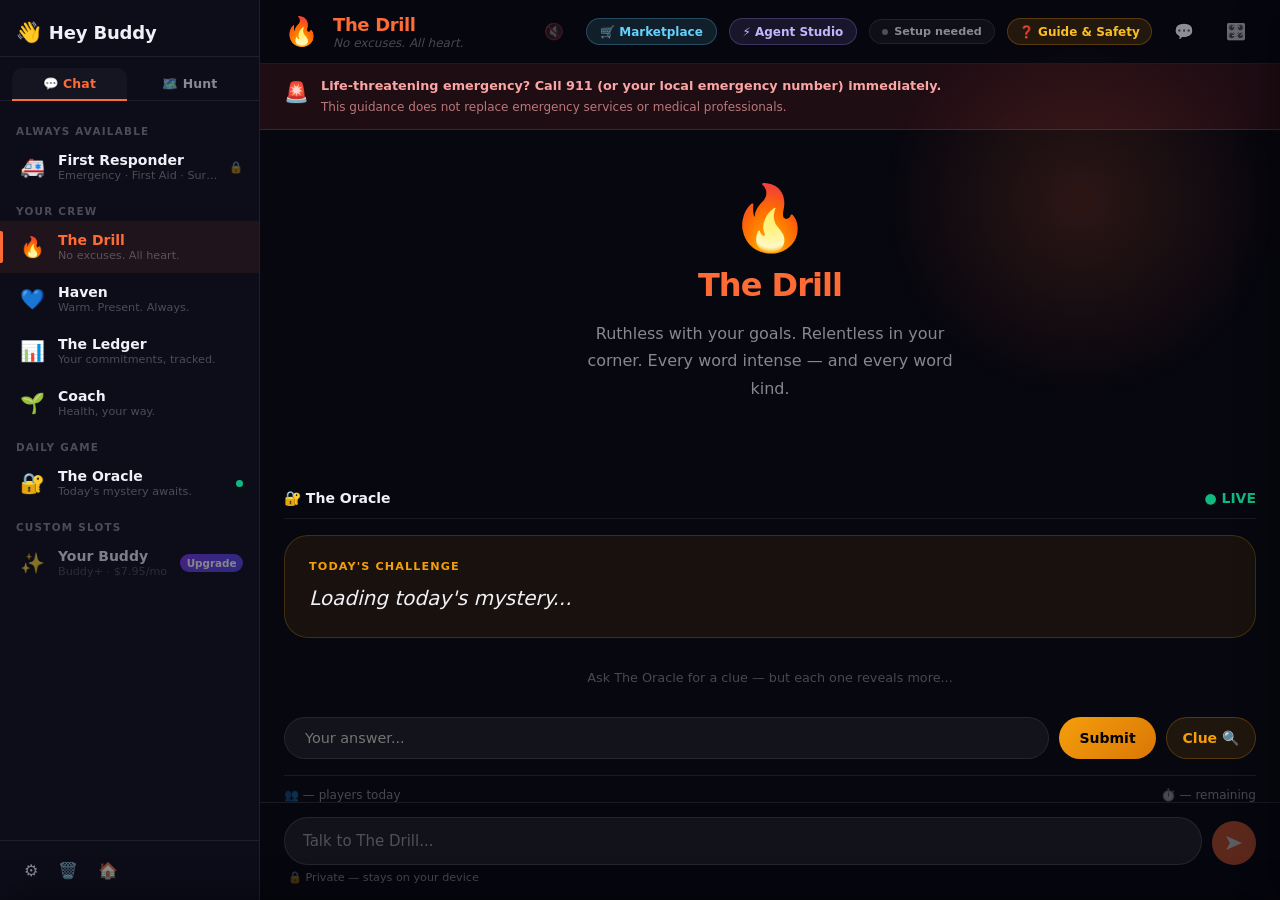
==== app/index.html @ fc433bd5 "Add Access ID Tester Bypass for instant passwordless onboarding" ====
<!DOCTYPE html>
<html lang="en">
<head>
  <meta charset="UTF-8">
  <meta name="viewport" content="width=device-width, initial-scale=1.0">
  <meta name="description" content="Hey Buddy — Talk to your crew. Private, local, always in your corner.">
  <meta http-equiv="Content-Security-Policy"
        content="default-src 'self';
                 style-src 'self' https://fonts.googleapis.com 'unsafe-inline';
                 font-src https://fonts.gstatic.com;
                 script-src 'self';
                 connect-src https://api.openai.com https://api.anthropic.com https://generativelanguage.googleapis.com https://openrouter.ai https://nexus-relay.hey-buddy.local https://nexus-cloud-runner.hey-buddy.local;
                 img-src 'self' data: https://tile.openstreetmap.org;
                 frame-src https://www.openstreetmap.org;">
  <title>Hey Buddy</title>
  <!-- PWA -->
  <link rel="manifest" href="manifest.json" />
  <meta name="theme-color" content="#0f1220" />
  <link rel="apple-touch-icon" href="icons/apple-touch-icon.png" />
  <link rel="icon" href="icons/favicon-32.png" sizes="32x32" />
  <meta name="apple-mobile-web-app-capable" content="yes" />
  <meta name="apple-mobile-web-app-status-bar-style" content="black-translucent" />
  <meta name="apple-mobile-web-app-title" content="Hey Buddy" />
  <!-- Fonts -->
  <link rel="preconnect" href="https://fonts.googleapis.com">
  <link rel="preconnect" href="https://fonts.gstatic.com" crossorigin>
  <link href="https://fonts.googleapis.com/css2?family=Plus+Jakarta+Sans:ital,wght@0,300;0,400;0,500;0,600;0,700;0,800;1,400&display=swap" rel="stylesheet">
  <!-- Styles -->
  <link rel="stylesheet" href="css/app.css">
  <link rel="stylesheet" href="css/sandbox-notice.css">
  <link rel="stylesheet" href="css/hunt.css" />
  <link rel="stylesheet" href="css/bridge.css" />
  <link rel="stylesheet" href="css/agent-builder.css" />
  <link rel="stylesheet" href="css/agent-market.css" />
  <link rel="stylesheet" href="css/guide.css" />
</head>
<body>

  <!-- ─── APP SHELL ──────────────────────────────────────────── -->
  <div class="app-shell" id="appShell">

    <!-- SIDEBAR -->
    <aside class="sidebar" id="sidebar" aria-label="Buddy selector">
      <div class="sidebar-top">
        <div class="app-wordmark" aria-label="Hey Buddy">
          <span class="wordmark-icon">👋</span>
          <span class="wordmark-text">Hey Buddy</span>
        </div>
      </div>

      <!-- View Tabs -->
      <div class="view-tabs">
        <button id="chatTabBtn" class="view-tab active" data-view="chat">💬 Chat</button>
        <button id="huntTabBtn" class="view-tab" data-view="hunt">🗺️ Hunt</button>
      </div>

      <!-- Personas -->
      <nav class="persona-list" id="personaList" role="navigation" aria-label="Choose a buddy">
        <!-- First Responder — always pinned first -->
        <div class="persona-divider">
          <span>Always Available</span>
        </div>
        <button class="persona-btn" data-persona="first-responder" id="btn-first-responder"
                aria-label="First Responder — emergency and first aid">
          <div class="persona-btn-icon">🚑</div>
          <div class="persona-btn-info">
            <span class="persona-btn-name">First Responder</span>
            <span class="persona-btn-tag">Emergency · First Aid · Survival</span>
          </div>
          <div class="persona-btn-lock" title="Always available">🔒</div>
        </button>

        <div class="persona-divider">
          <span>Your Crew</span>
        </div>

        <button class="persona-btn active" data-persona="drill" id="btn-drill"
                aria-label="The Drill — motivation and accountability">
          <div class="persona-btn-icon">🔥</div>
          <div class="persona-btn-info">
            <span class="persona-btn-name">The Drill</span>
            <span class="persona-btn-tag">No excuses. All heart.</span>
          </div>
        </button>

        <button class="persona-btn" data-persona="haven" id="btn-haven"
                aria-label="Haven — warm companion always present">
          <div class="persona-btn-icon">💙</div>
          <div class="persona-btn-info">
            <span class="persona-btn-name">Haven</span>
            <span class="persona-btn-tag">Warm. Present. Always.</span>
          </div>
        </button>

        <button class="persona-btn" data-persona="ledger" id="btn-ledger"
                aria-label="The Ledger — accountability tracking">
          <div class="persona-btn-icon">📊</div>
          <div class="persona-btn-info">
            <span class="persona-btn-name">The Ledger</span>
            <span class="persona-btn-tag">Your commitments, tracked.</span>
          </div>
        </button>

        <button class="persona-btn" data-persona="coach" id="btn-coach"
                aria-label="Coach — health and wellness">
          <div class="persona-btn-icon">🌱</div>
          <div class="persona-btn-info">
            <span class="persona-btn-name">Coach</span>
            <span class="persona-btn-tag">Health, your way.</span>
          </div>
        </button>

        <div class="persona-divider">
          <span>Daily Game</span>
        </div>

        <button class="persona-btn oracle-btn" data-persona="oracle" id="btn-oracle"
                aria-label="The Oracle — daily mystery game">
          <div class="persona-btn-icon">🔐</div>
          <div class="persona-btn-info">
            <span class="persona-btn-name">The Oracle</span>
            <span class="persona-btn-tag">Today's mystery awaits.</span>
          </div>
          <div class="oracle-live-dot" aria-label="Live"></div>
          <span class="lock-badge" aria-hidden="true">🔒</span>
        </button>

        <div class="persona-divider">
          <span>Custom Slots</span>
        </div>

        <button class="persona-btn custom-locked" id="btn-custom-1"
                aria-label="Custom buddy slot — requires Buddy+ membership"
                data-persona="custom-1">
          <div class="persona-btn-icon">✨</div>
          <div class="persona-btn-info">
            <span class="persona-btn-name">Your Buddy</span>
            <span class="persona-btn-tag">Buddy+ · $7.95/mo</span>
          </div>
          <div class="persona-btn-upgrade">Upgrade</div>
        </button>
      </nav>

      <!-- Sidebar footer -->
      <div class="sidebar-footer">
        <button class="icon-btn" id="settingsBtn" aria-label="Settings" title="Settings">⚙️</button>
        <button class="icon-btn" id="clearBtn" aria-label="Clear conversation" title="Clear chat">🗑️</button>
        <a href="../index.html" class="icon-btn" aria-label="Back to home" title="Home">🏠</a>
      </div>
    </aside>

    <!-- MOBILE SIDEBAR TOGGLE -->
    <button class="sidebar-toggle" id="sidebarToggle" aria-label="Toggle buddy list">
      <span>👋</span>
    </button>

    <!-- MAIN CHAT AREA -->
    <main class="chat-main" id="chatMain">

      <!-- Chat Header -->
      <header class="chat-header" id="chatHeader">
        <div class="chat-header-persona">
          <div class="chat-header-emoji" id="headerEmoji" aria-hidden="true">🔥</div>
          <div class="chat-header-info">
            <h1 class="chat-header-name" id="headerName">The Drill</h1>
            <p class="chat-header-tag" id="headerTag">No excuses. All heart.</p>
          </div>
        </div>
        <div class="chat-header-actions">
          <!-- PWA install button (shown by pwa-install.js when available) -->
          <button class="header-action-btn install-btn" id="installBtn"
                  aria-label="Add Hey Buddy to home screen" hidden title="Install app">📲</button>
          <!-- R1: Voice toggle -->
          <button class="header-action-btn voice-toggle-btn" id="voiceToggleBtn"
                  aria-label="Toggle voice" title="Voice requires a TTS server" disabled>🔇</button>
          <!-- Phase 6: Agent Marketplace trigger -->
          <button class="btn-agent-market-open" id="agentMarketBtn"
                  aria-label="Open Agent Marketplace"
                  title="Discover & install agents from community">🛒 Marketplace</button>
          <!-- Phase 5: Agent Studio Fleet Drawer trigger -->
          <button class="btn-agent-studio-open" id="agentStudioBtn"
                  aria-label="Open Agent Studio"
                  title="Build custom agents & workflows">⚡ Agent Studio</button>
          <!-- Phase 4: Message your buddy (shown only when bridge connected) -->
          <button class="btn-bridge-compose-open" id="bridgeComposeBtn"
                  aria-label="Message your PC buddy"
                  title="Send a note to your PC agent">📨 Message buddy</button>
          <!-- R3: Bridge badge -->
          <span class="bridge-badge" id="bridgeBadge" hidden>🔗 Connected to your PC</span>
          <div class="connection-badge" id="connectionBadge" title="Connection status">
            <span class="connection-dot"></span>
            <span class="connection-label" id="connectionLabel">Setup needed</span>
          </div>
          <button class="btn-guide-open" id="guideBtn" aria-label="Open Guide & Safety Protocols" title="User Guide & Safety Protocols">❓ Guide & Safety</button>
          <button class="header-action-btn" id="betaFeedbackBtn" aria-label="Beta Feedback & Diagnostics" title="Report Beta Feedback">💬</button>
          <button class="header-action-btn" id="personaSettingsBtn" aria-label="Persona settings">
            🎛️
          </button>
        </div>
      </header>

      <!-- First Responder Safety Banner (only visible on first-responder persona) -->
      <div class="safety-banner" id="safetyBanner" hidden role="alert" aria-live="assertive">
        <span class="safety-icon">🚨</span>
        <div class="safety-text">
          <strong>Life-threatening emergency? Call 911 (or your local emergency number) immediately.</strong>
          <span>This guidance does not replace emergency services or medical professionals.</span>
        </div>
      </div>

      <!-- ══ Hunt View ══════════════════════════════════════════════ -->
      <div id="huntView" class="hunt-view" hidden>
        <div class="hunt-header">
          <div>
            <h2>🗺️ The Hunt</h2>
            <span id="huntPointsBadge" class="points-badge">0 pts today</span>
          </div>
          <button id="leaderboardBtn" class="icon-btn" title="Leaderboard">🏆</button>
        </div>
        <div id="huntMapContainer" class="hunt-map-container"></div>
        <div id="waypointList" class="hunt-waypoints"></div>
      </div>

      <!-- Park Moment Nudge -->
      <div id="parkMomentNudge" class="park-moment-nudge" hidden>
        <div class="park-moment-inner">
          <span class="park-moment-avatar">👋</span>
          <div class="park-moment-text">
            <strong id="parkMomentName">Alex</strong> is nearby (<span id="parkMomentDist">47m</span>)
            <div class="park-moment-sub">Another Hunt player!</div>
          </div>
          <div class="park-moment-actions">
            <button id="parkMomentSayHi">Say Hi 👋</button>
            <button id="parkMomentDismiss">Maybe later</button>
          </div>
        </div>
      </div>

      <!-- Leaderboard Modal -->
      <div id="leaderboardModal" class="modal" hidden>
        <div class="modal-backdrop"></div>
        <div class="modal-card leaderboard-modal">
          <h2>🏆 Today's Leaderboard</h2>
          <div id="leaderboardRows"></div>
          <div class="prize-section" id="prizeSection"></div>
          <button id="leaderboardCloseBtn" class="modal-close-btn">Close</button>
        </div>
      </div>

      <!-- Messages -->
      <div class="messages-area" id="messagesArea" role="log" aria-live="polite" aria-label="Conversation">
        <!-- Welcome state -->
        <div class="welcome-state" id="welcomeState">
          <div class="welcome-emoji" id="welcomeEmoji" aria-hidden="true">🔥</div>
          <h2 class="welcome-name" id="welcomeName">The Drill</h2>
          <p class="welcome-desc" id="welcomeDesc">Ruthless with your goals. Relentless in your corner. Every word intense — and every word kind.</p>
          <div class="welcome-starters" id="welcomeStarters">
            <!-- Starter prompts injected by JS -->
          </div>
        </div>
      </div>

      <!-- Oracle Game UI (hidden unless oracle active) -->
      <div class="oracle-game" id="oracleGame" hidden>
        <div class="oracle-header">
          <span>🔐 The Oracle</span>
          <span class="oracle-status-live">● LIVE</span>
        </div>
        <div class="oracle-riddle-box">
          <p class="oracle-riddle-label">Today's Challenge</p>
          <p class="oracle-riddle-text" id="oracleRiddleText">Loading today's mystery...</p>
        </div>
        <div class="oracle-clues" id="oracleClues">
          <p class="oracle-clue-hint">Ask The Oracle for a clue — but each one reveals more...</p>
        </div>
        <div class="oracle-answer-row">
          <input type="text" id="oracleAnswerInput" class="oracle-answer-input"
                 placeholder="Your answer..." aria-label="Submit your answer">
          <button class="oracle-submit-btn" id="oracleSubmitBtn" aria-label="Submit answer">Submit</button>
          <button class="oracle-clue-btn" id="oracleClueBtn" aria-label="Request a clue">Clue 🔍</button>
        </div>
        <div class="oracle-footer">
          <span id="oraclePlayerCount">👥 — players today</span>
          <span id="oracleTimer">⏱️ — remaining</span>
        </div>
      </div>

      <!-- Chat Input -->
      <div class="input-area" id="inputArea">
        <div class="input-row">
          <label for="messageInput" class="sr-only">Message your buddy</label>
          <textarea
            id="messageInput"
            class="message-input"
            placeholder="Talk to The Drill..."
            rows="1"
            maxlength="4000"
            aria-label="Your message"
            aria-describedby="inputHint"
          ></textarea>
          <button class="send-btn" id="sendBtn" aria-label="Send message" disabled>
            <svg width="20" height="20" viewBox="0 0 20 20" fill="none" aria-hidden="true">
              <path d="M18 10L2 3l4 7-4 7 16-7z" fill="currentColor"/>
            </svg>
          </button>
        </div>
        <p class="input-hint" id="inputHint">
          <span id="privacyIndicator">🔒 Private — stays on your device</span>
          <span class="char-count" id="charCount"></span>
        </p>
      </div>

    </main>
  </div>

  <!-- ─── SETUP MODAL ────────────────────────────────────────── -->
  <div class="modal-overlay" id="setupModal" role="dialog" aria-modal="true"
       aria-labelledby="setupModalTitle" hidden>
    <div class="modal-card">
      <div class="modal-header">
        <div class="modal-icon">🔑</div>
        <h2 id="setupModalTitle">Connect your AI</h2>
        <p>Your key is encrypted on this device. It never leaves.</p>
      </div>

      <div class="modal-body">
        <!-- Provider selector -->
        <div class="form-group">
          <label for="providerSelect" class="form-label">Provider</label>
          <select id="providerSelect" class="form-select" aria-required="true">
            <option value="openai">OpenAI (GPT-4o, GPT-4o mini)</option>
            <option value="anthropic">Anthropic (Claude)</option>
            <option value="google">Google (Gemini)</option>
            <option value="openrouter">OpenRouter (🆓 Free Models & Open-Source)</option>
            <!-- R2: local option injected dynamically by JS -->
            <!-- R3: bridge option -->
            <option value="bridge">🔗 Your PC (same Wi-Fi)</option>
          </select>
        </div>

        <!-- R3: Bridge setup (shown when bridge selected) -->
        <div id="bridgeSetup" class="form-group bridge-setup" hidden>
          <label class="form-label">PC Address</label>
          <div class="bridge-row">
            <input id="bridgeIpInput" class="form-input" placeholder="192.168.1.x:11434" autocomplete="off" />
            <button type="button" id="bridgeConnectBtn" class="btn-bridge-connect">Connect</button>
          </div>
          <span id="bridgeStatus" class="form-note bridge-status"></span>
        </div>

        <!-- Model selector -->
        <div class="form-group">
          <label for="modelSelect" class="form-label">Model</label>
          <select id="modelSelect" class="form-select" aria-required="true">
            <option value="gpt-4o-mini">GPT-4o mini (fast, cheap)</option>
            <option value="gpt-4o">GPT-4o (smarter)</option>
          </select>
        </div>

        <!-- API Key -->
        <div class="form-group">
          <label for="apiKeyInput" class="form-label">
            API Key
            <a href="#" id="getKeyLink" class="form-link" target="_blank" rel="noopener">Get a key →</a>
          </label>
          <div class="key-input-row">
            <input type="password" id="apiKeyInput" class="form-input"
                   placeholder="sk-..." autocomplete="off" spellcheck="false"
                   aria-required="true" aria-describedby="keyNote">
            <button type="button" class="toggle-visibility" id="toggleKeyVisibility"
                    aria-label="Toggle key visibility">👁</button>
          </div>
          <p class="form-note" id="keyNote">
            🔒 Encrypted with AES-256 before storage. Never logged, never synced.
          </p>
        </div>

        <!-- Passphrase -->
        <div class="form-group">
          <label for="passphraseInput" class="form-label">
            Encryption passphrase
            <span class="form-label-sub">(locks your key — remember this)</span>
          </label>
          <input type="password" id="passphraseInput" class="form-input"
                 placeholder="Choose a strong passphrase..." autocomplete="new-password"
                 aria-required="true" aria-describedby="passphraseNote">
          <p class="form-note" id="passphraseNote">
            We don't store this. If you forget it, you'll re-enter your API key.
          </p>
        </div>

        <div class="modal-error" id="setupError" role="alert" hidden></div>
      </div>

      <div class="modal-footer">
        <button class="btn-modal-secondary" id="accessIdBypassBtn" style="border:1px solid var(--accent-color, #6366f1);color:#818cf8;">🔑 Access ID Bypass</button>
        <button class="btn-modal-secondary" id="setupSkipBtn">Use demo mode</button>
        <button class="btn-modal-primary" id="setupSaveBtn">
          Save &amp; Connect
        </button>
      </div>
    </div>
  </div>

  <!-- ─── BRIDGE PAIRING MODAL ──────────────────────────────── -->
  <div class="modal-overlay" id="bridgePairingModal" role="dialog" aria-modal="true"
       aria-labelledby="bridgePairingTitle" hidden>
    <div class="modal-card bridge-pairing-modal">
      <div class="modal-header">
        <div class="modal-icon">🔗</div>
        <h2 id="bridgePairingTitle">Pair with your PC</h2>
        <p id="bridgePairingDesc">Scan this QR code with your phone to connect securely — one time, no re-scan needed.</p>
      </div>
      <div class="modal-body">
        <!-- QR code is rendered here by bridge-pairing.js -->
        <div class="qr-display-area" id="bridgeQrArea" aria-label="QR code for pairing">
          <div class="qr-text-fallback" id="bridgeQrFallback" aria-live="polite">
            Generating…
          </div>
        </div>
        <div class="pairing-pair-id" id="bridgePairId" aria-label="Pairing ID">—</div>
        <div class="pairing-waiting" id="bridgePairingWaiting">Waiting for phone to scan…</div>
        <!-- Shown after phone confirms pairing -->
        <div id="bridgePairingSuccess" hidden
             style="color:#10b981;font-size:0.9rem;font-weight:600;text-align:center;margin-top:0.5rem;">
          ✅ Paired! Connection is secure.
        </div>
      </div>
      <div class="modal-footer">
        <button class="btn-modal-secondary" id="bridgePairingCancelBtn">Cancel</button>
      </div>
    </div>
  </div>

  <!-- ─── BRIDGE SETTINGS PANEL (inside setup modal flow) ───── -->
  <!-- Reached via: Settings → provider = bridge → bridge settings tab -->
  <div class="modal-overlay" id="bridgeSettingsModal" role="dialog" aria-modal="true"
       aria-labelledby="bridgeSettingsTitle" hidden>
    <div class="modal-card">
      <div class="modal-header">
        <div class="modal-icon">🔗</div>
        <h2 id="bridgeSettingsTitle">Bridge Settings</h2>
        <p>Connect your phone to your PC's local model securely.</p>
      </div>
      <div class="modal-body">

        <!-- Connection mode -->
        <div class="bridge-settings-section" style="padding: 0 0 1rem;">
          <div class="bridge-settings-title">Connection Status</div>
          <div class="bridge-status-row">
            <span class="bridge-status-label">
              <span class="bridge-status-dot offline" id="bridgeSettingsDot"></span>
              <span id="bridgeSettingsModeLabel">Not connected</span>
            </span>
            <span id="bridgeSettingsRelayLabel"
                  style="font-size:0.72rem;color:var(--text-faint);"></span>
          </div>

          <!-- Log summary (count only, no content) -->
          <div class="bridge-log-summary" id="bridgeLogSummary" hidden>
            <div class="bridge-log-stat">
              <span class="bridge-log-stat-value" id="bridgeLogTotal">0</span>
              <span class="bridge-log-stat-label">Total</span>
            </div>
            <div class="bridge-log-stat">
              <span class="bridge-log-stat-value" id="bridgeLogSent">0</span>
              <span class="bridge-log-stat-label">Sent</span>
            </div>
            <div class="bridge-log-stat">
              <span class="bridge-log-stat-value" id="bridgeLogReceived">0</span>
              <span class="bridge-log-stat-label">Received</span>
            </div>
          </div>
          <p style="font-size:0.7rem;color:var(--text-faint);margin-top:0.5rem;">🔒 Log stores encrypted entries only — no plaintext, ever.</p>
        </div>

        <!-- LAN-direct setup -->
        <div class="bridge-settings-section">
          <div class="bridge-settings-title">LAN-direct (same Wi-Fi)</div>
          <div class="bridge-row">
            <input id="bridgeIpInput" class="form-input" placeholder="192.168.1.x:11434" autocomplete="off" />
            <button type="button" id="bridgeConnectBtn" class="btn-bridge-connect">Connect</button>
          </div>
          <span id="bridgeStatus" class="form-note bridge-status"></span>
        </div>

        <!-- QR Pairing (relay) -->
        <div class="bridge-settings-section">
          <div class="bridge-settings-title">Secure pairing (off-network)</div>
          <p style="font-size:0.8rem;color:var(--text-muted);margin-bottom:0.75rem;line-height:1.6;">
            Pair your phone once via QR code. After pairing, messages are E2EE even off your home network.
          </p>
          <div class="bridge-btn-row">
            <button class="btn-bridge-action primary" id="bridgePairQrBtn">
              📷 Show pairing QR
            </button>
            <button class="btn-bridge-action danger" id="bridgeUnpairBtn">
              Unpair
            </button>
          </div>
          <div id="bridgePairedStatus"
               style="font-size:0.75rem;color:var(--text-faint);margin-top:0.5rem;" hidden>
          </div>
        </div>

      </div>
      <div class="modal-footer">
        <button class="btn-modal-secondary" id="bridgeSettingsCloseBtn">Done</button>
      </div>
    </div>
  </div>

  <!-- ─── BRIDGE QUICK-COMPOSE TOAST ─────────────────────────── -->
  <!-- Slides up when user taps "Message your buddy" -->
  <div class="bridge-compose-toast" id="bridgeComposeToast"
       role="dialog" aria-modal="false" aria-label="Send a note to your PC agent">
    <div class="bridge-compose-handle" aria-hidden="true"></div>
    <div class="bridge-compose-header">
      <span class="bridge-compose-title">
        📨 Message your buddy
      </span>
      <button class="bridge-compose-close" id="bridgeComposeClose"
              aria-label="Close compose">✕</button>
    </div>
    <div class="bridge-compose-input-row">
      <label for="bridgeComposeInput" class="sr-only">Note to PC agent</label>
      <textarea
        id="bridgeComposeInput"
        class="bridge-compose-input"
        placeholder="Drop a note for your PC agent…"
        rows="2"
        maxlength="2000"
        aria-label="Note to your PC agent"
      ></textarea>
      <button class="bridge-compose-send" id="bridgeComposeSendBtn"
              aria-label="Send note" disabled>
        <svg width="18" height="18" viewBox="0 0 20 20" fill="none" aria-hidden="true">
          <path d="M18 10L2 3l4 7-4 7 16-7z" fill="currentColor"/>
        </svg>
      </button>
    </div>
    <p class="bridge-compose-hint">
      🔒 Notes are encrypted end-to-end. Your PC agent receives them — Hey Buddy never reads them.
    </p>
  </div>

  <!-- ─── UNLOCK MODAL (passphrase to decrypt key on reload) ── -->
  <div class="modal-overlay" id="unlockModal" role="dialog" aria-modal="true"
       aria-labelledby="unlockModalTitle" hidden>
    <div class="modal-card modal-card-sm">
      <div class="modal-header">
        <div class="modal-icon">🔓</div>
        <h2 id="unlockModalTitle">Welcome back</h2>
        <p>Enter your passphrase to unlock your AI key.</p>
      </div>
      <div class="modal-body">
        <div class="form-group">
          <label for="unlockPassphrase" class="form-label">Passphrase</label>
          <input type="password" id="unlockPassphrase" class="form-input"
                 placeholder="Your passphrase..." autocomplete="current-password"
                 aria-required="true">
        </div>
        <div class="modal-error" id="unlockError" role="alert" hidden></div>
      </div>
      <div class="modal-footer">
        <button class="btn-modal-secondary" id="unlockAccessIdBtn" style="border:1px solid var(--accent-color, #6366f1);color:#818cf8;">🔑 Access ID Bypass</button>
        <button class="btn-modal-secondary" id="unlockForgotBtn">Forgot — re-enter key</button>
        <button class="btn-modal-primary" id="unlockBtn">Unlock</button>
      </div>
    </div>
  </div>

  <!-- ─── PERSONA SETTINGS PANEL ────────────────────────────── -->
  <div class="panel-overlay" id="personaPanel" hidden role="dialog"
       aria-labelledby="personaPanelTitle" aria-modal="true">
    <div class="panel-card">
      <div class="panel-header">
        <h2 id="personaPanelTitle">Persona Settings</h2>
        <button class="panel-close" id="personaPanelClose" aria-label="Close">✕</button>
      </div>
      <div class="panel-body" id="personaPanelBody">
        <!-- Injected by JS based on active persona -->
        <!-- R5: Saved personas list -->
        <div id="savedPersonasList"></div>
        <!-- R5: Create persona button -->
        <button id="createPersonaBtn" class="create-persona-btn" hidden>➕ Create Your Buddy</button>
      </div>
    </div>
  </div>

  <!-- ─── PRICING & UPGRADE MODAL ────────────────────────────── -->
  <div class="modal-overlay" id="upgradeModal" role="dialog" aria-modal="true"
       aria-labelledby="upgradeModalTitle" hidden>
    <div class="modal-card studio-modal-card">
      <div class="modal-header">
        <div class="modal-icon">💎</div>
        <h2 id="upgradeModalTitle">Hey Buddy Pricing & Token Credits</h2>
        <p>Choose your preferred mode: Free Trial, Bring Your Own Key, or Credit Top-Ups.</p>
      </div>
      <div class="modal-body" style="display:grid;grid-template-columns:repeat(auto-fit, minmax(220px, 1fr));gap:1rem;">
        <!-- Pillar 1: Free Trial -->
        <div style="background:var(--bg-card);border:1px solid var(--border);border-radius:var(--r-md);padding:1rem;display:flex;flex-direction:column;justify-space-between;">
          <div>
            <h3 style="font-size:0.95rem;font-weight:700;color:#63d2ff;">🎁 Free Trial</h3>
            <p style="font-size:0.78rem;color:var(--text-muted);margin:0.4rem 0;">250,000 Free Token Credits upon card validation ($0 charge).</p>
            <ul style="font-size:0.75rem;color:var(--text-faint);padding-left:1rem;margin-bottom:0.75rem;line-height:1.5;">
              <li>🔒 Card on file prevents bot abuse</li>
              <li>⚡ Access to Free Open Models</li>
            </ul>
          </div>
          <button class="btn-modal-secondary" id="upgradeClaimTrialBtn">Validate Card & Start</button>
        </div>

        <!-- Pillar 2: BYOK Pro -->
        <div style="background:rgba(167,139,250,0.08);border:1px solid rgba(167,139,250,0.3);border-radius:var(--r-md);padding:1rem;display:flex;flex-direction:column;justify-space-between;">
          <div>
            <h3 style="font-size:0.95rem;font-weight:700;color:#c4b5fd;">🔑 BYOK Pro — $19.95/mo</h3>
            <p style="font-size:0.78rem;color:var(--text-muted);margin:0.4rem 0;">Bring your own API key (OpenAI, Anthropic, Gemini, OpenRouter).</p>
            <ul style="font-size:0.75rem;color:var(--text-faint);padding-left:1rem;margin-bottom:0.75rem;line-height:1.5;">
              <li>✨ ZERO token credits deducted</li>
              <li>⚡ Unlimited Agent Workflows & E2EE Sync</li>
            </ul>
          </div>
          <button class="btn-modal-primary" id="upgradeBYOKProBtn" style="background:#a78bfa;color:#0f1220;">Subscribe $19.95/mo</button>
        </div>

        <!-- Pillar 3: Managed Credit Packages -->
        <div style="background:var(--bg-card);border:1px solid var(--border);border-radius:var(--r-md);padding:1rem;display:flex;flex-direction:column;justify-space-between;">
          <div>
            <h3 style="font-size:0.95rem;font-weight:700;color:#10b981;">💳 Token Packages</h3>
            <p style="font-size:0.78rem;color:var(--text-muted);margin:0.4rem 0;">Top up credits for platform managed models.</p>
            <select id="creditPackageSelect" class="form-select" style="font-size:0.75rem;margin-bottom:0.75rem;">
              <option value="pkg-10">$10 — 5 Million Credits</option>
              <option value="pkg-20">$20 — 12 Million Credits (+2M Bonus)</option>
              <option value="pkg-30">$30 — 20 Million Credits (+5M Bonus)</option>
              <option value="pkg-50">$50 — 35 Million Credits (+10M Bonus)</option>
              <option value="pkg-100">$100 — 80 Million Credits (+30M Bonus)</option>
            </select>
          </div>
          <button class="btn-modal-secondary" id="upgradeBuyCreditsBtn" style="border-color:#10b981;color:#10b981;">Buy Token Credits</button>
        </div>
      </div>
      <div class="modal-footer">
        <button class="btn-modal-secondary" id="upgradeDismissBtn">Close</button>
      </div>
    </div>
  </div>

  <!-- ─── CREATE PERSONA MODAL (R5) ───────────────────────────── -->
  <div class="modal-overlay" id="createPersonaModal" role="dialog" aria-modal="true"
       aria-labelledby="createPersonaModalTitle" hidden>
    <div class="modal-card">
      <div class="modal-header">
        <div class="modal-icon">🎭</div>
        <h2 id="createPersonaModalTitle">Create Your Buddy</h2>
      </div>
      <div class="modal-body">
        <div class="form-group">
          <label for="personaNameInput" class="form-label">Name</label>
          <input id="personaNameInput" class="form-input" placeholder="Buddy name" autocomplete="off" />
        </div>
        <div class="form-group">
          <label for="personaDescInput" class="form-label">Description</label>
          <textarea id="personaDescInput" class="form-input form-textarea"
                    placeholder="Short description" rows="2"></textarea>
        </div>
        <div class="form-group">
          <label for="personaPromptInput" class="form-label">System Prompt</label>
          <textarea id="personaPromptInput" class="form-input form-textarea"
                    placeholder="How should your buddy think and speak?" rows="4"></textarea>
        </div>
        <div id="personaCreateError" class="modal-error" hidden></div>
      </div>
      <div class="modal-footer">
        <button class="btn-modal-secondary" id="cancelPersonaBtn">Cancel</button>
        <button class="btn-modal-primary" id="savePersonaBtn">Save Buddy</button>
      </div>
    </div>
  </div>

  <!-- ─── PHASE 5: FLEET DRAWER ──────────────────────────────── -->
  <div class="fleet-drawer" id="fleetDrawer" aria-label="Custom Agent Fleet Drawer">
    <div class="fleet-drawer-header">
      <div class="fleet-drawer-title">⚡ Custom Agent Fleet</div>
      <button class="fleet-drawer-close" id="fleetDrawerCloseBtn" aria-label="Close Fleet Drawer">✕</button>
    </div>
    <div class="fleet-drawer-body" id="fleetDrawerBody">
      <!-- Injected dynamically by agent-builder.js -->
    </div>
  </div>

  <!-- ─── PHASE 5: AGENT STUDIO MODAL ───────────────────────── -->
  <div class="modal-overlay" id="agentStudioModal" role="dialog" aria-modal="true"
       aria-labelledby="agentStudioModalTitle" hidden>
    <div class="modal-card studio-modal-card">
      <div class="modal-header">
        <div class="modal-icon">⚡</div>
        <h2 id="agentStudioModalTitle">Agent Studio Editor</h2>
        <p>Define custom agent prompts, capability permissions, and workflow steps.</p>
      </div>
      <div class="modal-body">
        <div class="form-group">
          <label for="studioAgentName" class="form-label">Agent Name</label>
          <input id="studioAgentName" class="form-input" placeholder="e.g. Data Summarizer Agent" />
        </div>
        <div class="form-group">
          <label for="studioAgentDesc" class="form-label">Description</label>
          <input id="studioAgentDesc" class="form-input" placeholder="Short summary of purpose" />
        </div>
        <div class="form-group">
          <label for="studioAgentPrompt" class="form-label">System Prompt / Instructions</label>
          <textarea id="studioAgentPrompt" class="form-input form-textarea" rows="4"
                    placeholder="Instructions governing this sub-agent's behavior..."></textarea>
        </div>
        <div id="studioModalError" class="modal-error" hidden></div>
      </div>
      <div class="modal-footer">
        <button class="btn-modal-secondary" id="studioModalCancelBtn">Cancel</button>
        <button class="btn-modal-primary" id="studioModalSaveBtn">Save Agent Spec</button>
      </div>
    </div>
  </div>

  <!-- ─── PHASE 6: AGENT MARKETPLACE MODAL ───────────────────── -->
  <div class="modal-overlay" id="agentMarketModal" role="dialog" aria-modal="true"
       aria-labelledby="agentMarketModalTitle" hidden>
    <div class="modal-card market-modal-card">
      <div class="modal-header">
        <div class="modal-icon">🛒</div>
        <h2 id="agentMarketModalTitle">Agent & Workflow Marketplace</h2>
        <p>Discover, clone, and install pre-built custom agents and automated workflows.</p>
      </div>
      <div class="modal-body">
        <div class="market-search-bar">
          <input id="marketSearchInput" class="form-input" placeholder="Search agents & workflows…" autocomplete="off" />
        </div>
        <div class="market-category-chips" id="marketCategoryChips">
          <span class="chip active" data-category="All">All Items</span>
          <span class="chip" data-category="Research">Research</span>
          <span class="chip" data-category="Coding">Coding</span>
          <span class="chip" data-category="Writing">Writing</span>
          <span class="chip" data-category="Automation">Automation</span>
        </div>
        <div class="market-grid" id="marketGridBody">
          <!-- Injected dynamically by agent-market.js -->
        </div>
      </div>
      <div class="modal-footer">
        <button class="btn-modal-secondary" id="marketModalCloseBtn">Close Marketplace</button>
      </div>
    </div>
  </div>

  <!-- ─── BETA ONBOARDING WIZARD MODAL ───────────────────────── -->
  <div class="modal-overlay" id="onboardingModal" role="dialog" aria-modal="true"
       aria-labelledby="onboardingModalTitle" hidden>
    <div class="modal-card">
      <div class="modal-header">
        <div class="modal-icon">👋</div>
        <h2 id="onboardingModalTitle">Welcome to Hey Buddy Beta!</h2>
        <p id="onboardingStepIndicator" style="font-size:0.75rem;color:#63d2ff;font-weight:700;text-transform:uppercase;letter-spacing:0.06em;margin-top:0.3rem;">Step 1 of 3</p>
      </div>
      <div class="modal-body">
        <!-- Step 1: Mode Selection -->
        <div id="onboardingStep1">
          <h3 style="font-size:0.95rem;font-weight:700;margin-bottom:0.5rem;color:var(--text);">How would you like to start?</h3>
          <p style="font-size:0.82rem;color:var(--text-muted);line-height:1.6;margin-bottom:1rem;">
            You can launch immediately in <strong>Demo Mode</strong> (no API key needed), or connect your own API key for full AI completion.
          </p>
          <div style="display:flex;gap:0.75rem;">
            <button class="btn-modal-primary" id="onboardDemoBtn" style="flex:1;">🚀 Launch Demo Mode</button>
            <button class="btn-modal-secondary" id="onboardSetupBtn" style="flex:1;">🔑 Enter API Key</button>
          </div>
        </div>

        <!-- Step 2: Persona Selection -->
        <div id="onboardingStep2" hidden>
          <h3 style="font-size:0.95rem;font-weight:700;margin-bottom:0.5rem;color:var(--text);">Choose Your Lead Companion</h3>
          <p style="font-size:0.82rem;color:var(--text-muted);line-height:1.5;margin-bottom:1rem;">
            Select a buddy persona to start chatting. You can switch personas anytime.
          </p>
          <div style="display:grid;grid-template-columns:1fr 1fr;gap:0.5rem;">
            <div style="background:var(--bg-card);border:1px solid var(--border);border-radius:var(--r-md);padding:0.6rem;font-size:0.8rem;cursor:pointer;">💙 <strong>Haven</strong><br/><span style="font-size:0.7rem;color:var(--text-faint);">Warm & Attentive</span></div>
            <div style="background:var(--bg-card);border:1px solid var(--border);border-radius:var(--r-md);padding:0.6rem;font-size:0.8rem;cursor:pointer;">🔥 <strong>The Drill</strong><br/><span style="font-size:0.7rem;color:var(--text-faint);">High Energy Coach</span></div>
            <div style="background:var(--bg-card);border:1px solid var(--border);border-radius:var(--r-md);padding:0.6rem;font-size:0.8rem;cursor:pointer;">🌱 <strong>Coach</strong><br/><span style="font-size:0.7rem;color:var(--text-faint);">Wellness & Health</span></div>
            <div style="background:var(--bg-card);border:1px solid var(--border);border-radius:var(--r-md);padding:0.6rem;font-size:0.8rem;cursor:pointer;">📊 <strong>The Ledger</strong><br/><span style="font-size:0.7rem;color:var(--text-faint);">Accountability</span></div>
          </div>
        </div>

        <!-- Step 3: Studio & Fleet Overview -->
        <div id="onboardingStep3" hidden>
          <h3 style="font-size:0.95rem;font-weight:700;margin-bottom:0.5rem;color:var(--text);">Custom Agents & Workflow Fleet</h3>
          <p style="font-size:0.82rem;color:var(--text-muted);line-height:1.6;">
            Build your own sub-agents and automated workflows using <strong>⚡ Agent Studio</strong>, or install pre-built tools from the <strong>🛒 Marketplace</strong>!
          </p>
        </div>
      </div>
      <div class="modal-footer">
        <button class="btn-modal-secondary" id="onboardNextBtn">Next →</button>
      </div>
    </div>
  </div>

  <!-- ─── BETA FEEDBACK & DIAGNOSTICS MODAL ──────────────────── -->
  <div class="modal-overlay" id="betaFeedbackModal" role="dialog" aria-modal="true"
       aria-labelledby="betaFeedbackModalTitle" hidden>
    <div class="modal-card">
      <div class="modal-header">
        <div class="modal-icon">💬</div>
        <h2 id="betaFeedbackModalTitle">Beta Feedback & System Diagnostics</h2>
        <p>Report bugs, request features, or export privacy-sanitized telemetry logs.</p>
      </div>
      <div class="modal-body">
        <div class="form-group">
          <label for="betaFeedbackText" class="form-label">Your Feedback / Bug Description</label>
          <textarea id="betaFeedbackText" class="form-input form-textarea" rows="3"
                    placeholder="Describe what happened or suggest an improvement…"></textarea>
        </div>
        <div style="background:rgba(99,210,255,0.08);border:1px solid rgba(99,210,255,0.2);border-radius:var(--r-md);padding:0.75rem;margin-top:0.75rem;font-size:0.78rem;color:var(--text-muted);">
          🔒 <strong>Privacy Guaranteed:</strong> Diagnostic exports automatically redact all API keys, passphrases, and personal chat text before generation.
        </div>
      </div>
      <div class="modal-footer" style="flex-wrap:wrap;gap:0.5rem;">
        <button class="btn-modal-secondary" id="feedbackExportFileBtn">📥 Download JSON Log</button>
        <button class="btn-modal-secondary" id="feedbackCopyClipboardBtn">📋 Copy Log</button>
        <button class="btn-modal-primary" id="feedbackCloseBtn">Done</button>
      </div>
    </div>
  </div>

  <!-- ─── MANDATORY SAFETY & LIABILITY WAIVER MODAL ───────────── -->
  <div class="modal-overlay" id="safetyWaiverModal" role="dialog" aria-modal="true"
       aria-labelledby="safetyWaiverTitle" hidden>
    <div class="modal-card safety-waiver-card">
      <div class="modal-header">
        <div class="modal-icon">⚠️</div>
        <h2 id="safetyWaiverTitle">Mandatory Safety Protocols & Legal Waiver</h2>
        <p>You must read and accept the terms of use before utilizing Hey Buddy.</p>
      </div>
      <div class="modal-body">
        <div class="waiver-box">
          <h4>1. Assumption of Risk & Device Protection</h4>
          <p>By using Hey Buddy, you acknowledge and agree that local AI execution involves hardware resource utilization. Hey Buddy strictly enforces device-guard protections (blocking massive 100B+ GGUF model downloads on mobile devices to prevent RAM/OOM crashes). You assume all risk associated with hardware resource allocation on your devices.</p>

          <h4>2. AI Response Disclaimer</h4>
          <p>All AI-generated responses (including Wellness, Accountability, and First-Aid guidance) are informational only and do NOT constitute professional medical, psychiatric, financial, or legal advice. Always consult certified professionals in emergencies.</p>

          <h4>3. API Key Privacy & Token Responsibility</h4>
          <p>Your API keys remain encrypted on your device. You are solely responsible for usage costs incurred on your connected model provider accounts (OpenAI, Anthropic, Google, OpenRouter).</p>

          <h4>4. Message-Taker Guardrails</h4>
          <p>Hey Buddy operates under strict capability guardrails. Agents taking notes or running cloud workflows will never execute unauthorized real-world actions without explicit capability grants.</p>
        </div>
        <label class="waiver-checkbox-row">
          <input type="checkbox" id="waiverCheckbox" />
          <span>I have read, understood, and accept all Safety Protocols, Device Restrictions, and Legal Liability Waivers.</span>
        </label>
      </div>
      <div class="modal-footer">
        <button class="btn-modal-primary" id="waiverAcceptBtn" disabled style="width:100%;">I Agree & Accept Terms</button>
      </div>
    </div>
  </div>

  <!-- ─── INTERACTIVE INSTRUCTIONAL GUIDE MODAL ──────────────── -->
  <div class="modal-overlay" id="guideModal" role="dialog" aria-modal="true"
       aria-labelledby="guideModalTitle" hidden>
    <div class="modal-card guide-modal-card">
      <div class="modal-header">
        <div class="modal-icon">📖</div>
        <h2 id="guideModalTitle">Hey Buddy Platform Guide & Safety</h2>
        <p>Overview of capabilities, safety guardrails, and recommended protocols.</p>
      </div>
      <div class="modal-body guide-section-content" style="overflow-y:auto;">
        <h3>⚡ What Hey Buddy Can Do</h3>
        <ul class="guide-feature-list">
          <li><strong>Custom Agent Fleet:</strong> Build specialized sub-agents with custom instructions and granted capabilities.</li>
          <li><strong>DAG Workflows:</strong> Connect multi-step automated workflows with variable interpolation (`{{step.output}}`).</li>
          <li><strong>Zero-Cost Free Models:</strong> Access OpenRouter Free Tier models (Llama 3.3 70B, DeepSeek R1, Gemini 2.0 Flash) for $0.</li>
          <li><strong>E2EE Cloud Sync:</strong> Sync your agent fleet securely across desktop and mobile devices using Web Crypto.</li>
        </ul>

        <h3>🚫 What Hey Buddy Cannot Do (Guardrails)</h3>
        <ul class="guide-feature-list">
          <li><strong>No Unauthorized Actions:</strong> Hey Buddy is a message-taker and workflow assistant—it never executes unauthorized real-world actions.</li>
          <li><strong>No Excessive Mobile Downloads:</strong> Device-guard protections block large 100B+ GGUF model downloads on mobile phone hardware to prevent crashes.</li>
        </ul>

        <h3>🔒 Safety & Privacy Protocols</h3>
        <ul class="guide-feature-list">
          <li><strong>Zero-Knowledge Encryption:</strong> All sensitive database records are encrypted client-side with AES-256-GCM.</li>
          <li><strong>Card Validation Protection:</strong> $0 card validation stops bot spammers and guarantees trial safety.</li>
        </ul>
      </div>
      <div class="modal-footer">
        <button class="btn-modal-primary" id="guideCloseBtn">Close Guide</button>
      </div>
    </div>
  </div>




  <script type="module" src="js/app.js"></script>
</body>
</html>
---- app/css/app.css ----
/* ============================================================
   Hey Buddy — Web App CSS
   Dark. Warm. Each buddy changes the whole room's color.
   ============================================================ */

/* ── Design tokens ──────────────────────────────────────────── */
:root {
  --bg:            #07070f;
  --bg-2:          #0d0d1a;
  --bg-card:       rgba(255,255,255,0.04);
  --bg-card-hover: rgba(255,255,255,0.07);
  --border:        rgba(255,255,255,0.08);
  --border-hover:  rgba(255,255,255,0.16);
  --text:          #f0f0f8;
  --text-muted:    rgba(240,240,248,0.55);
  --text-faint:    rgba(240,240,248,0.28);

  /* Active persona color — changes dynamically */
  --persona:       #ff6b35;
  --persona-glow:  rgba(255,107,53,0.15);
  --persona-dim:   rgba(255,107,53,0.08);

  /* Persona palette constants */
  --c-drill:       #ff6b35;
  --c-drill-glow:  #ff4500;
  --c-haven:       #00c9ff;
  --c-haven-glow:  #0099cc;
  --c-ledger:      #94a3b8;
  --c-ledger-glow: #64748b;
  --c-coach:       #10b981;
  --c-coach-glow:  #059669;
  --c-oracle:      #f59e0b;
  --c-oracle-glow: #d97706;
  --c-first:       #ef4444;
  --c-first-glow:  #dc2626;

  --font:          'Plus Jakarta Sans', system-ui, sans-serif;
  --sidebar-w:     260px;
  --header-h:      64px;
  --input-h:       80px;
  --r-sm:  0.375rem;
  --r-md:  0.75rem;
  --r-lg:  1rem;
  --r-xl:  1.5rem;
  --r-full:9999px;
  --t-fast:150ms ease;
  --t-base:250ms ease;
  --t-spring:350ms cubic-bezier(0.34,1.56,0.64,1);
}

/* Persona themes — applied to body[data-persona] */
body[data-persona="drill"]         { --persona: var(--c-drill);  --persona-glow: rgba(255,107,53,0.12); --persona-dim: rgba(255,107,53,0.06); }
body[data-persona="haven"]         { --persona: var(--c-haven);  --persona-glow: rgba(0,201,255,0.12);  --persona-dim: rgba(0,201,255,0.05);  }
body[data-persona="ledger"]        { --persona: var(--c-ledger); --persona-glow: rgba(148,163,184,0.1); --persona-dim: rgba(148,163,184,0.04);}
body[data-persona="coach"]         { --persona: var(--c-coach);  --persona-glow: rgba(16,185,129,0.12); --persona-dim: rgba(16,185,129,0.05); }
body[data-persona="oracle"]        { --persona: var(--c-oracle); --persona-glow: rgba(245,158,11,0.12); --persona-dim: rgba(245,158,11,0.05); }
body[data-persona="first-responder"]{ --persona: var(--c-first); --persona-glow: rgba(239,68,68,0.12);  --persona-dim: rgba(239,68,68,0.06);  }

/* ── Reset ──────────────────────────────────────────────────── */
*, *::before, *::after { box-sizing: border-box; margin: 0; padding: 0; }
html { font-size: 16px; height: 100%; }
body {
  font-family: var(--font);
  background: var(--bg);
  color: var(--text);
  height: 100%;
  overflow: hidden;
  -webkit-font-smoothing: antialiased;
  transition: --persona var(--t-base);
}
a { color: inherit; text-decoration: none; }
button { font-family: inherit; cursor: pointer; border: none; background: none; }
input, textarea, select { font-family: inherit; }
.sr-only { position:absolute; width:1px; height:1px; padding:0; margin:-1px; overflow:hidden; clip:rect(0,0,0,0); white-space:nowrap; border:0; }

/* ── App Shell ──────────────────────────────────────────────── */
.app-shell {
  display: flex;
  height: 100svh;
  overflow: hidden;
}

/* ── Sidebar ────────────────────────────────────────────────── */
.sidebar {
  width: var(--sidebar-w);
  flex-shrink: 0;
  background: var(--bg-2);
  border-right: 1px solid var(--border);
  display: flex;
  flex-direction: column;
  overflow: hidden;
  transition: transform var(--t-base);
}

.sidebar-top {
  padding: 1.25rem 1rem 0.75rem;
  border-bottom: 1px solid var(--border);
}

.app-wordmark {
  display: flex;
  align-items: center;
  gap: 0.5rem;
  font-size: 1.125rem;
  font-weight: 800;
  letter-spacing: -0.01em;
}

.wordmark-icon {
  font-size: 1.25rem;
  display: inline-block;
  animation: wave 3s ease-in-out infinite;
  transform-origin: 70% 70%;
}

@keyframes wave {
  0%,60%,100%{transform:rotate(0)}
  10%,30%{transform:rotate(-10deg)}
  20%{transform:rotate(12deg)}
  40%{transform:rotate(-4deg)}
}

/* Persona list */
.persona-list {
  flex: 1;
  overflow-y: auto;
  padding: 0.5rem 0;
  scrollbar-width: thin;
  scrollbar-color: var(--border) transparent;
}

.persona-divider {
  padding: 0.75rem 1rem 0.25rem;
  font-size: 0.65rem;
  text-transform: uppercase;
  letter-spacing: 0.12em;
  font-weight: 700;
  color: var(--text-faint);
}

/* Persona button */
.persona-btn {
  width: 100%;
  display: flex;
  align-items: center;
  gap: 0.625rem;
  padding: 0.625rem 1rem;
  border-radius: 0;
  background: none;
  border: none;
  text-align: left;
  cursor: pointer;
  position: relative;
  transition: background var(--t-fast);
}

.persona-btn:hover { background: var(--bg-card); }

.persona-btn.active {
  background: var(--persona-dim);
}

.persona-btn.active::before {
  content: '';
  position: absolute;
  left: 0; top: 20%; bottom: 20%;
  width: 3px;
  background: var(--persona);
  border-radius: 0 2px 2px 0;
}

.persona-btn-icon {
  font-size: 1.25rem;
  width: 32px;
  height: 32px;
  display: flex;
  align-items: center;
  justify-content: center;
  flex-shrink: 0;
}

.persona-btn-info {
  flex: 1;
  min-width: 0;
}

.persona-btn-name {
  display: block;
  font-size: 0.875rem;
  font-weight: 700;
  color: var(--text);
  white-space: nowrap;
  overflow: hidden;
  text-overflow: ellipsis;
}

.persona-btn.active .persona-btn-name { color: var(--persona); }

.persona-btn-tag {
  display: block;
  font-size: 0.7rem;
  color: var(--text-faint);
  white-space: nowrap;
  overflow: hidden;
  text-overflow: ellipsis;
  margin-top: 1px;
}

.persona-btn-lock {
  font-size: 0.7rem;
  opacity: 0.4;
}

/* Oracle live dot */
.oracle-live-dot {
  width: 7px;
  height: 7px;
  border-radius: 50%;
  background: #10b981;
  animation: blink-dot 2s ease infinite;
  flex-shrink: 0;
}

@keyframes blink-dot {
  0%,100%{opacity:1} 50%{opacity:0.3}
}

/* Custom locked */
.custom-locked { opacity: 0.5; }
.custom-locked:hover { background: var(--bg-card); opacity: 0.7; }
.persona-btn-upgrade {
  font-size: 0.65rem;
  font-weight: 700;
  padding: 0.2rem 0.4rem;
  background: linear-gradient(135deg, #7c3aed, #4f46e5);
  color: #fff;
  border-radius: var(--r-full);
  white-space: nowrap;
}

/* Sidebar footer */
.sidebar-footer {
  padding: 0.75rem 1rem;
  border-top: 1px solid var(--border);
  display: flex;
  gap: 0.25rem;
  align-items: center;
}

.icon-btn {
  padding: 0.5rem;
  border-radius: var(--r-md);
  font-size: 1rem;
  color: var(--text-muted);
  transition: background var(--t-fast), color var(--t-fast);
  cursor: pointer;
  border: none;
  background: none;
  text-decoration: none;
  display: inline-flex;
  align-items: center;
  justify-content: center;
}

.icon-btn:hover { background: var(--bg-card); color: var(--text); }

/* Mobile toggle */
.sidebar-toggle {
  display: none;
  position: fixed;
  top: 1rem;
  left: 1rem;
  z-index: 200;
  width: 44px;
  height: 44px;
  border-radius: var(--r-md);
  background: var(--bg-2);
  border: 1px solid var(--border);
  font-size: 1.25rem;
  align-items: center;
  justify-content: center;
  cursor: pointer;
  transition: background var(--t-fast);
}

/* ── Chat Main ──────────────────────────────────────────────── */
.chat-main {
  flex: 1;
  display: flex;
  flex-direction: column;
  min-width: 0;
  overflow: hidden;
  background: var(--bg);
  transition: background var(--t-base);
}

/* Persona color leaks into background subtly */
.chat-main::before {
  content: '';
  position: fixed;
  top: 0; right: 0;
  width: 400px; height: 400px;
  border-radius: 50%;
  background: radial-gradient(circle, var(--persona-glow), transparent 70%);
  pointer-events: none;
  transition: background var(--t-base);
  z-index: 0;
}

/* ── Chat Header ────────────────────────────────────────────── */
.chat-header {
  height: var(--header-h);
  display: flex;
  align-items: center;
  justify-content: space-between;
  padding: 0 1.5rem;
  border-bottom: 1px solid var(--border);
  flex-shrink: 0;
  position: relative;
  z-index: 1;
  background: rgba(7,7,15,0.8);
  backdrop-filter: blur(10px);
}

.chat-header-persona {
  display: flex;
  align-items: center;
  gap: 0.875rem;
}

.chat-header-emoji {
  font-size: 1.75rem;
  line-height: 1;
  transition: transform var(--t-spring);
}

.chat-header-emoji:hover { transform: scale(1.2) rotate(-5deg); }

.chat-header-name {
  font-size: 1.125rem;
  font-weight: 800;
  letter-spacing: -0.02em;
  color: var(--persona);
  transition: color var(--t-base);
  line-height: 1.2;
}

.chat-header-tag {
  font-size: 0.75rem;
  color: var(--text-faint);
  font-style: italic;
  line-height: 1;
  margin-top: 2px;
}

.chat-header-actions {
  display: flex;
  align-items: center;
  gap: 0.75rem;
}

/* Connection badge */
.connection-badge {
  display: flex;
  align-items: center;
  gap: 0.375rem;
  padding: 0.3rem 0.75rem;
  background: var(--bg-card);
  border: 1px solid var(--border);
  border-radius: var(--r-full);
  font-size: 0.7rem;
  font-weight: 600;
  color: var(--text-muted);
  cursor: default;
  transition: all var(--t-base);
}

.connection-badge.connected {
  border-color: rgba(16,185,129,0.3);
  color: #10b981;
}

.connection-badge.demo {
  border-color: rgba(245,158,11,0.3);
  color: #f59e0b;
}

.connection-dot {
  width: 6px;
  height: 6px;
  border-radius: 50%;
  background: var(--text-faint);
  transition: background var(--t-base);
}

.connection-badge.connected .connection-dot { background: #10b981; animation: blink-dot 3s ease infinite; }
.connection-badge.demo .connection-dot { background: #f59e0b; }

.header-action-btn {
  padding: 0.375rem 0.625rem;
  border-radius: var(--r-md);
  font-size: 1rem;
  color: var(--text-muted);
  background: none;
  border: none;
  cursor: pointer;
  transition: background var(--t-fast), color var(--t-fast);
}

.header-action-btn:hover { background: var(--bg-card); color: var(--text); }

/* ── Safety Banner ──────────────────────────────────────────── */
.safety-banner {
  display: flex;
  align-items: flex-start;
  gap: 0.75rem;
  padding: 0.875rem 1.5rem;
  background: rgba(239,68,68,0.1);
  border-bottom: 1px solid rgba(239,68,68,0.25);
  position: relative;
  z-index: 1;
  flex-shrink: 0;
}

.safety-icon { font-size: 1.25rem; flex-shrink: 0; margin-top: 0.1rem; }

.safety-text strong {
  display: block;
  font-size: 0.8rem;
  font-weight: 700;
  color: #fca5a5;
  margin-bottom: 0.2rem;
}

.safety-text span {
  font-size: 0.75rem;
  color: rgba(252,165,165,0.7);
}

/* ── Messages area ──────────────────────────────────────────── */
.messages-area {
  flex: 1;
  overflow-y: auto;
  padding: 1.5rem;
  display: flex;
  flex-direction: column;
  gap: 1rem;
  position: relative;
  z-index: 1;
  scroll-behavior: smooth;
  scrollbar-width: thin;
  scrollbar-color: var(--border) transparent;
}

/* Welcome state */
.welcome-state {
  flex: 1;
  display: flex;
  flex-direction: column;
  align-items: center;
  justify-content: center;
  text-align: center;
  padding: 2rem;
  gap: 1rem;
  animation: fadeUp 0.4s ease both;
}

.welcome-emoji {
  font-size: 4rem;
  line-height: 1;
  animation: float 4s ease-in-out infinite;
}

@keyframes float {
  0%,100%{transform:translateY(0)}
  50%{transform:translateY(-8px)}
}

.welcome-name {
  font-size: 2rem;
  font-weight: 800;
  letter-spacing: -0.03em;
  color: var(--persona);
  transition: color var(--t-base);
}

.welcome-desc {
  font-size: 1rem;
  color: var(--text-muted);
  max-width: 400px;
  line-height: 1.7;
}

.welcome-starters {
  display: flex;
  flex-direction: column;
  gap: 0.5rem;
  width: 100%;
  max-width: 420px;
  margin-top: 0.5rem;
}

.starter-btn {
  background: var(--bg-card);
  border: 1px solid var(--border);
  border-radius: var(--r-lg);
  padding: 0.75rem 1rem;
  text-align: left;
  font-size: 0.875rem;
  color: var(--text-muted);
  cursor: pointer;
  transition: background var(--t-fast), border-color var(--t-fast), color var(--t-fast);
}

.starter-btn:hover {
  background: var(--bg-card-hover, rgba(255,255,255,0.08));
  border-color: var(--persona);
  color: var(--text);
}

/* ── Message Bubbles ────────────────────────────────────────── */
.message {
  display: flex;
  gap: 0.75rem;
  max-width: 78%;
  animation: fadeUp 0.25s ease both;
}

@keyframes fadeUp {
  from{opacity:0;transform:translateY(12px)}
  to{opacity:1;transform:translateY(0)}
}

.message.user-msg {
  align-self: flex-end;
  flex-direction: row-reverse;
}

.message-avatar {
  width: 32px;
  height: 32px;
  border-radius: 50%;
  background: var(--bg-card);
  border: 1px solid var(--border);
  display: flex;
  align-items: center;
  justify-content: center;
  font-size: 0.875rem;
  flex-shrink: 0;
  margin-top: 2px;
}

.message-body {
  display: flex;
  flex-direction: column;
  gap: 0.25rem;
}

.message-bubble {
  padding: 0.75rem 1rem;
  border-radius: var(--r-lg);
  font-size: 0.9375rem;
  line-height: 1.65;
  white-space: pre-wrap;
  word-break: break-word;
}

/* Buddy bubble */
.message.buddy-msg .message-bubble {
  background: var(--bg-card);
  border: 1px solid var(--border);
  border-bottom-left-radius: var(--r-sm);
  color: var(--text);
}

/* User bubble */
.message.user-msg .message-bubble {
  background: var(--persona);
  color: #fff;
  border-bottom-right-radius: var(--r-sm);
}

.message-meta {
  font-size: 0.7rem;
  color: var(--text-faint);
  padding: 0 0.25rem;
}

.message.user-msg .message-meta { text-align: right; }

/* Typing indicator */
.typing-indicator {
  display: flex;
  align-items: center;
  gap: 0.375rem;
  padding: 0.75rem 1rem;
  background: var(--bg-card);
  border: 1px solid var(--border);
  border-radius: var(--r-lg);
  border-bottom-left-radius: var(--r-sm);
  width: fit-content;
}

.typing-dot {
  width: 6px;
  height: 6px;
  border-radius: 50%;
  background: var(--text-faint);
  animation: typing 1.2s ease infinite;
}

.typing-dot:nth-child(2) { animation-delay: 0.2s; }
.typing-dot:nth-child(3) { animation-delay: 0.4s; }

@keyframes typing {
  0%,60%,100%{transform:translateY(0); background:var(--text-faint)}
  30%{transform:translateY(-6px); background:var(--persona)}
}

/* Crisis resource block */
.crisis-resource {
  margin-top: 0.75rem;
  padding: 0.75rem;
  background: rgba(0,201,255,0.07);
  border: 1px solid rgba(0,201,255,0.2);
  border-radius: var(--r-md);
  font-size: 0.8rem;
  line-height: 1.6;
}

/* ── Oracle Game UI ─────────────────────────────────────────── */
.oracle-game {
  flex: 1;
  display: flex;
  flex-direction: column;
  gap: 1rem;
  padding: 1.5rem;
  overflow-y: auto;
  position: relative;
  z-index: 1;
}

.oracle-header {
  display: flex;
  justify-content: space-between;
  font-weight: 700;
  font-size: 0.875rem;
  padding-bottom: 0.75rem;
  border-bottom: 1px solid var(--border);
}

.oracle-status-live {
  color: #10b981;
  animation: blink-dot 2s ease infinite;
}

.oracle-riddle-box {
  background: rgba(245,158,11,0.07);
  border: 1px solid rgba(245,158,11,0.2);
  border-radius: var(--r-xl);
  padding: 1.5rem;
}

.oracle-riddle-label {
  font-size: 0.7rem;
  text-transform: uppercase;
  letter-spacing: 0.1em;
  color: var(--c-oracle);
  font-weight: 700;
  margin-bottom: 0.625rem;
}

.oracle-riddle-text {
  font-size: 1.25rem;
  font-style: italic;
  line-height: 1.5;
  color: var(--text);
}

.oracle-clues {
  display: flex;
  flex-direction: column;
  gap: 0.5rem;
}

.oracle-clue-hint {
  font-size: 0.8rem;
  color: var(--text-faint);
  text-align: center;
  padding: 1rem;
}

.oracle-clue-item {
  padding: 0.75rem 1rem;
  background: rgba(245,158,11,0.06);
  border: 1px solid rgba(245,158,11,0.15);
  border-radius: var(--r-md);
}

.oracle-clue-num {
  font-size: 0.65rem;
  font-weight: 700;
  text-transform: uppercase;
  letter-spacing: 0.1em;
  color: var(--c-oracle);
  margin-bottom: 0.25rem;
}

.oracle-clue-text {
  font-size: 0.875rem;
  color: var(--text-muted);
  line-height: 1.5;
}

.oracle-answer-row {
  display: flex;
  gap: 0.625rem;
  margin-top: auto;
}

.oracle-answer-input {
  flex: 1;
  background: rgba(255,255,255,0.05);
  border: 1px solid var(--border);
  border-radius: var(--r-full);
  padding: 0.75rem 1.25rem;
  color: var(--text);
  font-size: 0.9rem;
  outline: none;
  transition: border-color var(--t-fast);
}

.oracle-answer-input:focus { border-color: var(--c-oracle); }

.oracle-submit-btn {
  padding: 0.75rem 1.25rem;
  background: linear-gradient(135deg, var(--c-oracle), var(--c-oracle-glow));
  color: #000;
  border-radius: var(--r-full);
  font-weight: 700;
  font-size: 0.875rem;
  transition: opacity var(--t-fast), transform var(--t-spring);
}

.oracle-submit-btn:hover { opacity: 0.9; transform: scale(1.03); }

.oracle-clue-btn {
  padding: 0.75rem 1rem;
  background: rgba(245,158,11,0.1);
  border: 1px solid rgba(245,158,11,0.25);
  border-radius: var(--r-full);
  color: var(--c-oracle);
  font-size: 0.875rem;
  font-weight: 600;
  transition: background var(--t-fast);
}

.oracle-clue-btn:hover { background: rgba(245,158,11,0.2); }

.oracle-footer {
  display: flex;
  justify-content: space-between;
  font-size: 0.75rem;
  color: var(--text-faint);
  padding-top: 0.75rem;
  border-top: 1px solid var(--border);
}

/* ── Input Area ─────────────────────────────────────────────── */
.input-area {
  padding: 0.875rem 1.5rem 1rem;
  border-top: 1px solid var(--border);
  flex-shrink: 0;
  position: relative;
  z-index: 1;
  background: rgba(7,7,15,0.8);
  backdrop-filter: blur(10px);
}

.input-row {
  display: flex;
  gap: 0.625rem;
  align-items: flex-end;
}

.message-input {
  flex: 1;
  background: rgba(255,255,255,0.05);
  border: 1px solid var(--border);
  border-radius: var(--r-xl);
  padding: 0.75rem 1.125rem;
  color: var(--text);
  font-size: 0.9375rem;
  line-height: 1.5;
  resize: none;
  outline: none;
  max-height: 160px;
  overflow-y: auto;
  scrollbar-width: none;
  transition: border-color var(--t-fast), background var(--t-fast);
}

.message-input::placeholder { color: var(--text-faint); }

.message-input:focus {
  border-color: var(--persona);
  background: rgba(255,255,255,0.07);
}

.send-btn {
  width: 44px;
  height: 44px;
  border-radius: 50%;
  background: var(--persona);
  color: #fff;
  border: none;
  display: flex;
  align-items: center;
  justify-content: center;
  flex-shrink: 0;
  transition: transform var(--t-spring), opacity var(--t-fast), background var(--t-base);
  cursor: pointer;
}

.send-btn:disabled { opacity: 0.35; cursor: not-allowed; transform: none; }
.send-btn:not(:disabled):hover { transform: scale(1.1); }
.send-btn:not(:disabled):active { transform: scale(0.95); }

.input-hint {
  display: flex;
  justify-content: space-between;
  align-items: center;
  font-size: 0.7rem;
  color: var(--text-faint);
  margin-top: 0.375rem;
  padding: 0 0.25rem;
}

.char-count { opacity: 0.6; }

/* ── Modals ─────────────────────────────────────────────────── */
.modal-overlay {
  position: fixed;
  inset: 0;
  background: rgba(0,0,0,0.75);
  backdrop-filter: blur(8px);
  z-index: 1000;
  display: flex;
  align-items: center;
  justify-content: center;
  padding: 1rem;
  animation: fadeIn 0.2s ease;
}

.modal-overlay[hidden] { display: none; }

@keyframes fadeIn {
  from{opacity:0} to{opacity:1}
}

.modal-card {
  background: var(--bg-2);
  border: 1px solid var(--border-hover);
  border-radius: var(--r-xl);
  width: 100%;
  max-width: 480px;
  box-shadow: 0 24px 80px rgba(0,0,0,0.5);
  animation: slideUp 0.3s cubic-bezier(0.34,1.56,0.64,1) both;
}

.modal-card-sm { max-width: 360px; }

@keyframes slideUp {
  from{opacity:0;transform:translateY(24px) scale(0.97)}
  to{opacity:1;transform:translateY(0) scale(1)}
}

.modal-header {
  padding: 2rem 2rem 1rem;
  text-align: center;
}

.modal-icon { font-size: 2.5rem; margin-bottom: 0.75rem; }

.modal-header h2 {
  font-size: 1.375rem;
  font-weight: 800;
  letter-spacing: -0.02em;
  margin-bottom: 0.375rem;
}

.modal-header p {
  font-size: 0.875rem;
  color: var(--text-muted);
  line-height: 1.5;
}

.modal-body { padding: 0.5rem 2rem; }

.modal-footer {
  padding: 1rem 2rem 1.75rem;
  display: flex;
  gap: 0.75rem;
  justify-content: flex-end;
}

/* Forms */
.form-group { margin-bottom: 1.125rem; }

.form-label {
  display: flex;
  align-items: baseline;
  justify-content: space-between;
  font-size: 0.8rem;
  font-weight: 600;
  color: var(--text-muted);
  margin-bottom: 0.375rem;
}

.form-label-sub {
  font-weight: 400;
  color: var(--text-faint);
  font-size: 0.75rem;
}

.form-link {
  font-size: 0.75rem;
  color: var(--persona);
  text-decoration: none;
}

.form-input, .form-select {
  width: 100%;
  background: rgba(255,255,255,0.05);
  border: 1px solid var(--border);
  border-radius: var(--r-md);
  padding: 0.625rem 0.875rem;
  color: var(--text);
  font-size: 0.875rem;
  outline: none;
  transition: border-color var(--t-fast);
}

.form-input:focus, .form-select:focus { border-color: var(--persona); }

.form-select option { background: var(--bg-2); }

.key-input-row {
  display: flex;
  gap: 0.375rem;
}

.key-input-row .form-input { flex: 1; }

.toggle-visibility {
  padding: 0 0.75rem;
  background: rgba(255,255,255,0.05);
  border: 1px solid var(--border);
  border-radius: var(--r-md);
  color: var(--text-muted);
  cursor: pointer;
  font-size: 1rem;
  transition: background var(--t-fast);
}

.toggle-visibility:hover { background: rgba(255,255,255,0.1); }

.form-note {
  font-size: 0.7rem;
  color: var(--text-faint);
  margin-top: 0.375rem;
  line-height: 1.5;
}

.modal-error {
  padding: 0.75rem;
  background: rgba(239,68,68,0.1);
  border: 1px solid rgba(239,68,68,0.25);
  border-radius: var(--r-md);
  font-size: 0.8rem;
  color: #fca5a5;
  margin-bottom: 0.75rem;
}

.modal-error[hidden] { display: none; }

/* Modal buttons */
.btn-modal-primary {
  padding: 0.7rem 1.5rem;
  background: linear-gradient(135deg, #7c3aed, #4f46e5);
  color: #fff;
  border-radius: var(--r-full);
  font-weight: 700;
  font-size: 0.875rem;
  border: none;
  cursor: pointer;
  transition: opacity var(--t-fast), transform var(--t-spring);
  box-shadow: 0 4px 16px rgba(124,58,237,0.4);
}

.btn-modal-primary:hover { opacity: 0.9; transform: translateY(-1px); }

.btn-modal-secondary {
  padding: 0.7rem 1rem;
  background: none;
  color: var(--text-muted);
  border: 1px solid var(--border);
  border-radius: var(--r-full);
  font-weight: 600;
  font-size: 0.875rem;
  cursor: pointer;
  transition: background var(--t-fast), color var(--t-fast);
}

.btn-modal-secondary:hover { background: var(--bg-card); color: var(--text); }

/* ── Persona Settings Panel ──────────────────────────────────── */
.panel-overlay {
  position: fixed;
  inset: 0;
  background: rgba(0,0,0,0.5);
  backdrop-filter: blur(4px);
  z-index: 900;
  display: flex;
  align-items: stretch;
  justify-content: flex-end;
}

.panel-overlay[hidden] { display: none; }

.panel-card {
  width: 320px;
  background: var(--bg-2);
  border-left: 1px solid var(--border);
  display: flex;
  flex-direction: column;
  animation: slideFromRight 0.3s cubic-bezier(0.34,1.56,0.64,1) both;
}

@keyframes slideFromRight {
  from{transform:translateX(100%)} to{transform:translateX(0)}
}

.panel-header {
  padding: 1.25rem 1.5rem;
  border-bottom: 1px solid var(--border);
  display: flex;
  align-items: center;
  justify-content: space-between;
}

.panel-header h2 { font-size: 1rem; font-weight: 700; }

.panel-close {
  width: 28px;
  height: 28px;
  border-radius: var(--r-sm);
  background: none;
  border: 1px solid var(--border);
  color: var(--text-muted);
  font-size: 0.8rem;
  cursor: pointer;
  display: flex;
  align-items: center;
  justify-content: center;
  transition: background var(--t-fast);
}

.panel-close:hover { background: var(--bg-card); color: var(--text); }

.panel-body {
  flex: 1;
  padding: 1.25rem 1.5rem;
  overflow-y: auto;
}

/* Panel selectors */
.panel-section { margin-bottom: 1.5rem; }
.panel-section-label {
  font-size: 0.7rem;
  font-weight: 700;
  text-transform: uppercase;
  letter-spacing: 0.1em;
  color: var(--text-faint);
  margin-bottom: 0.625rem;
}

.style-options {
  display: flex;
  flex-direction: column;
  gap: 0.375rem;
}

.style-option {
  display: flex;
  align-items: center;
  gap: 0.625rem;
  padding: 0.625rem 0.75rem;
  background: var(--bg-card);
  border: 1px solid var(--border);
  border-radius: var(--r-md);
  cursor: pointer;
  font-size: 0.875rem;
  transition: border-color var(--t-fast), background var(--t-fast);
}

.style-option:hover { background: var(--bg-card-hover); }
.style-option.selected { border-color: var(--persona); color: var(--persona); }
.style-option input[type="radio"] { display: none; }
.style-option-icon { font-size: 1.1rem; }

/* ── Responsive ─────────────────────────────────────────────── */
@media (max-width: 640px) {
  :root { --sidebar-w: 85vw; }

  .sidebar {
    position: fixed;
    top: 0; left: 0; bottom: 0;
    z-index: 300;
    transform: translateX(-100%);
    box-shadow: 8px 0 32px rgba(0,0,0,0.4);
  }

  .sidebar.open { transform: translateX(0); }
  .sidebar-toggle { display: flex; }
  .chat-header { padding: 0 1rem 0 4rem; }
  .messages-area { padding: 1rem; }
  .input-area { padding: 0.75rem 1rem; }
  .message { max-width: 90%; }
}

/* ── Reduced motion ─────────────────────────────────────────── */
@media (prefers-reduced-motion: reduce) {
  *, *::before, *::after {
    animation-duration: 0.01ms !important;
    transition-duration: 0.01ms !important;
  }
}

/* ─────────────────────────────────────────────────────────────
   R1 — Voice Toggle Button
   ───────────────────────────────────────────────────────────── */
.voice-toggle-btn {
  font-size: 1rem;
  opacity: 0.5;
  transition: opacity var(--t-fast), color var(--t-fast), background var(--t-fast);
}
.voice-toggle-btn:disabled {
  cursor: not-allowed;
  pointer-events: none;
}
.voice-toggle-btn.voice-active {
  opacity: 1;
  color: var(--persona);
  background: var(--persona-dim);
  border-radius: var(--r-md);
}

/* ─────────────────────────────────────────────────────────────
   R3 — Bridge Badge & Setup
   ───────────────────────────────────────────────────────────── */
.bridge-badge {
  display: inline-flex;
  align-items: center;
  gap: 0.3rem;
  padding: 0.25rem 0.625rem;
  background: rgba(99,102,241,0.15);
  border: 1px solid rgba(99,102,241,0.35);
  border-radius: var(--r-full);
  font-size: 0.7rem;
  font-weight: 700;
  color: #818cf8;
}
.bridge-badge[hidden] { display: none; }

.bridge-setup { margin-top: 0.25rem; }

.bridge-row {
  display: flex;
  gap: 0.5rem;
}
.bridge-row .form-input { flex: 1; }

.btn-bridge-connect {
  padding: 0.625rem 1rem;
  background: linear-gradient(135deg, #6366f1, #4f46e5);
  color: #fff;
  border: none;
  border-radius: var(--r-md);
  font-weight: 700;
  font-size: 0.8rem;
  cursor: pointer;
  white-space: nowrap;
  transition: opacity var(--t-fast);
}
.btn-bridge-connect:disabled { opacity: 0.5; cursor: not-allowed; }
.btn-bridge-connect:not(:disabled):hover { opacity: 0.85; }

.bridge-status { display: block; margin-top: 0.375rem; }

/* ─────────────────────────────────────────────────────────────
   R4 — Oracle Lock Badge
   ───────────────────────────────────────────────────────────── */
.lock-badge {
  display: none;
  font-size: 0.75rem;
  margin-left: auto;
  flex-shrink: 0;
}

/* Show the lock only when body has data-tier="free" */
body[data-tier="free"] .oracle-btn .lock-badge { display: inline; }

/* ── Upgrade Modal Pricing list ───────────────── */
.upgrade-pricing-list {
  list-style: none;
  display: flex;
  flex-direction: column;
  gap: 0.625rem;
  padding: 0.25rem 0 0.75rem;
}
.upgrade-pricing-list li {
  padding: 0.75rem 1rem;
  background: var(--bg-card);
  border: 1px solid var(--border);
  border-radius: var(--r-md);
  font-size: 0.9rem;
  color: var(--text-muted);
  line-height: 1.4;
}
.upgrade-pricing-list li strong { color: var(--text); }

/* ─────────────────────────────────────────────────────────────
   R5 — Create Persona Button & Saved Persona List
   ───────────────────────────────────────────────────────────── */
.create-persona-btn {
  width: 100%;
  margin-top: 1rem;
  padding: 0.75rem 1rem;
  background: linear-gradient(135deg, rgba(124,58,237,0.15), rgba(79,70,229,0.1));
  border: 1px dashed rgba(124,58,237,0.4);
  border-radius: var(--r-lg);
  color: var(--text-muted);
  font-size: 0.875rem;
  font-weight: 600;
  cursor: pointer;
  transition: background var(--t-fast), border-color var(--t-fast), color var(--t-fast);
  text-align: center;
}
.create-persona-btn:hover {
  background: linear-gradient(135deg, rgba(124,58,237,0.25), rgba(79,70,229,0.2));
  border-color: rgba(124,58,237,0.6);
  color: var(--text);
}
.create-persona-btn[hidden] { display: none; }

.saved-persona-row {
  display: flex;
  align-items: center;
  justify-content: space-between;
  gap: 0.5rem;
  padding: 0.5rem 0.75rem;
  background: var(--bg-card);
  border: 1px solid var(--border);
  border-radius: var(--r-md);
  margin-bottom: 0.375rem;
  animation: fadeUp 0.2s ease both;
}

.saved-persona-name {
  font-size: 0.85rem;
  font-weight: 600;
  color: var(--text);
  flex: 1;
  min-width: 0;
  overflow: hidden;
  text-overflow: ellipsis;
  white-space: nowrap;
}

.saved-persona-actions {
  display: flex;
  gap: 0.375rem;
  flex-shrink: 0;
}

.btn-persona-export,
.btn-persona-delete {
  padding: 0.3rem 0.6rem;
  border-radius: var(--r-sm);
  font-size: 0.75rem;
  font-weight: 600;
  cursor: pointer;
  border: 1px solid var(--border);
  background: var(--bg-card);
  color: var(--text-muted);
  transition: background var(--t-fast), color var(--t-fast), border-color var(--t-fast);
}
.btn-persona-export:hover {
  background: rgba(99,102,241,0.15);
  border-color: rgba(99,102,241,0.4);
  color: #818cf8;
}
.btn-persona-delete:hover {
  background: rgba(239,68,68,0.12);
  border-color: rgba(239,68,68,0.35);
  color: #fca5a5;
}

/* Form textarea variant */
.form-textarea {
  resize: vertical;
  min-height: 70px;
}
---- app/css/sandbox-notice.css ----
/* sandbox-notice.css — Hey Buddy first-run safety disclaimer.
   Matches the dark, cinematic look of the existing app. */

.hb-sandbox-overlay {
  position: fixed; inset: 0; z-index: 9999;
  display: flex; align-items: center; justify-content: center;
  background: rgba(6, 8, 14, 0.82);
  backdrop-filter: blur(6px);
  padding: 20px;
  animation: hb-fade 0.25s ease;
}
@keyframes hb-fade { from { opacity: 0; } to { opacity: 1; } }

.hb-sandbox-card {
  max-width: 480px; width: 100%;
  background: linear-gradient(180deg, #141826 0%, #0e111a 100%);
  border: 1px solid rgba(255,255,255,0.08);
  border-radius: 18px;
  padding: 28px 26px 22px;
  box-shadow: 0 24px 60px rgba(0,0,0,0.5);
  color: #e8ebf2;
  text-align: center;
  animation: hb-rise 0.3s ease;
}
@keyframes hb-rise { from { transform: translateY(12px); opacity: 0; } to { transform: translateY(0); opacity: 1; } }

.hb-sandbox-emoji { font-size: 40px; line-height: 1; margin-bottom: 8px; }
.hb-sandbox-card h2 { margin: 6px 0 4px; font-size: 22px; font-weight: 700; }
.hb-sandbox-lead { margin: 0 0 18px; color: #aab2c5; font-size: 14px; }

.hb-sandbox-list {
  text-align: left; margin: 0 0 18px; padding: 0; list-style: none;
  display: flex; flex-direction: column; gap: 12px;
}
.hb-sandbox-list li {
  font-size: 14px; line-height: 1.5; color: #cdd3e0;
  padding-left: 26px; position: relative;
}
.hb-sandbox-list li::before {
  content: "✓"; position: absolute; left: 0; top: 0;
  color: #6ee7a8; font-weight: 700;
}
.hb-sandbox-list strong { color: #fff; }

.hb-sandbox-ack {
  display: flex; gap: 10px; align-items: flex-start;
  text-align: left; font-size: 12.5px; color: #aab2c5;
  background: rgba(255,255,255,0.03);
  border: 1px solid rgba(255,255,255,0.06);
  border-radius: 10px; padding: 12px; margin-bottom: 16px;
}
.hb-sandbox-ack input { margin-top: 2px; width: 16px; height: 16px; accent-color: #7c5cff; flex: none; }

.hb-sandbox-btn {
  width: 100%; padding: 13px; border: none; border-radius: 12px;
  background: linear-gradient(90deg, #7c5cff, #9b7bff);
  color: #fff; font-size: 15px; font-weight: 700; cursor: pointer;
  transition: transform 0.12s ease, opacity 0.2s ease;
}
.hb-sandbox-btn:hover:not(:disabled) { transform: translateY(-1px); }
.hb-sandbox-btn:disabled { opacity: 0.4; cursor: not-allowed; }

.hb-sandbox-fine { margin: 12px 0 0; font-size: 11.5px; color: #7f8698; }
---- app/css/hunt.css ----
/* ============================================================
   Hey Buddy — Phase 3: The Hunt
   Dark cinematic glassmorphism — matches app.css design system.
   All colours reference existing CSS custom properties.
   ============================================================ */

/* ── View tabs ────────────────────────────────────────────────*/
.view-tabs {
  display: flex;
  gap: 6px;
  padding: 10px 12px 0;
  border-bottom: 1px solid var(--border);
  margin-bottom: 4px;
}

.view-tab {
  flex: 1;
  padding: 8px 12px;
  border-radius: 10px 10px 0 0;
  font-size: 0.78rem;
  font-weight: 600;
  letter-spacing: 0.01em;
  color: var(--text-muted);
  background: transparent;
  border: none;
  border-bottom: 2px solid transparent;
  transition: color var(--t-fast), border-color var(--t-fast), background var(--t-fast);
  cursor: pointer;
  position: relative;
  bottom: -1px;
}

.view-tab:hover {
  color: var(--text);
  background: rgba(255, 255, 255, 0.04);
}

.view-tab.active {
  color: var(--persona);
  border-bottom-color: var(--persona);
  background: rgba(255, 255, 255, 0.03);
}

/* ── Hunt View ────────────────────────────────────────────────*/
.hunt-view {
  display: flex;
  flex-direction: column;
  flex: 1;
  min-height: 0;
  overflow-y: auto;
  padding: 16px;
  gap: 16px;
  scrollbar-width: thin;
  scrollbar-color: rgba(255, 255, 255, 0.1) transparent;
}

.hunt-view[hidden] { display: none; }

/* ── Hunt Header ──────────────────────────────────────────────*/
.hunt-header {
  display: flex;
  align-items: center;
  justify-content: space-between;
  gap: 12px;
}

.hunt-header h2 {
  font-size: 1.15rem;
  font-weight: 700;
  color: var(--text);
  margin: 0 0 4px;
  letter-spacing: -0.01em;
}

.points-badge {
  display: inline-block;
  font-size: 0.72rem;
  font-weight: 600;
  color: #6ee7a8;
  background: rgba(110, 231, 168, 0.13);
  border: 1px solid rgba(110, 231, 168, 0.25);
  padding: 3px 10px;
  border-radius: 999px;
  letter-spacing: 0.02em;
}

/* ── Hunt Map Container ───────────────────────────────────────*/
.hunt-map-container {
  width: 100%;
  height: 220px;
  border-radius: 14px;
  overflow: hidden;
  border: 1px solid var(--border);
  background: rgba(20, 24, 38, 0.9);
  position: relative;
  flex-shrink: 0;
}

/* ── Waypoints List ───────────────────────────────────────────*/
.hunt-waypoints {
  display: flex;
  flex-direction: column;
  gap: 10px;
}

/* ── Waypoint Card ────────────────────────────────────────────*/
.waypoint-card {
  display: flex;
  align-items: flex-start;
  gap: 12px;
  background: rgba(255, 255, 255, 0.04);
  border: 1px solid var(--border);
  border-radius: 14px;
  padding: 14px 16px;
  border-left: 3px solid transparent;
  transition:
    transform 0.2s ease,
    background 0.2s ease,
    border-color 0.2s ease,
    box-shadow 0.2s ease;
  position: relative;
}

.waypoint-card:hover {
  transform: translateY(-2px);
  background: rgba(255, 255, 255, 0.06);
}

.waypoint-card.completed {
  border-left-color: #6ee7a8;
  opacity: 0.72;
}

.waypoint-card.active {
  border-left-color: var(--persona, #7c5cff);
  box-shadow: 0 0 0 1px rgba(124, 92, 255, 0.15), 0 4px 20px rgba(124, 92, 255, 0.08);
}

/* ── Waypoint Emoji ───────────────────────────────────────────*/
.waypoint-emoji {
  font-size: 32px;
  line-height: 1;
  flex-shrink: 0;
  margin-top: 2px;
}

/* ── Waypoint Info ────────────────────────────────────────────*/
.waypoint-info {
  flex: 1;
  min-width: 0;
}

.waypoint-name {
  font-size: 0.92rem;
  font-weight: 700;
  color: var(--text);
  margin-bottom: 4px;
  white-space: nowrap;
  overflow: hidden;
  text-overflow: ellipsis;
}

.waypoint-clue {
  font-size: 0.78rem;
  font-style: italic;
  color: var(--text-muted);
  line-height: 1.4;
  margin-bottom: 8px;
}

/* ── Check-in Method Badge ────────────────────────────────────*/
.waypoint-method {
  display: inline-block;
  font-size: 0.68rem;
  font-weight: 600;
  color: var(--text-muted);
  background: rgba(255, 255, 255, 0.07);
  border: 1px solid rgba(255, 255, 255, 0.1);
  padding: 2px 8px;
  border-radius: 999px;
  letter-spacing: 0.02em;
}

/* ── Check-in Button ──────────────────────────────────────────*/
.checkin-btn {
  display: block;
  width: 100%;
  margin-top: 10px;
  height: 44px;
  border-radius: 12px;
  border: none;
  background: linear-gradient(135deg, #7c5cff 0%, #9b7bff 100%);
  color: #fff;
  font-size: 0.82rem;
  font-weight: 700;
  font-family: var(--font);
  letter-spacing: 0.02em;
  cursor: pointer;
  transition: opacity 0.18s ease, transform 0.15s ease, filter 0.18s ease;
  box-shadow: 0 4px 14px rgba(124, 92, 255, 0.35);
}

.checkin-btn:hover:not(:disabled) {
  filter: brightness(1.1);
  transform: translateY(-1px);
  box-shadow: 0 6px 20px rgba(124, 92, 255, 0.5);
}

.checkin-btn:active:not(:disabled) {
  transform: translateY(0);
}

.checkin-btn:disabled {
  opacity: 0.4;
  cursor: not-allowed;
  box-shadow: none;
}

.checkin-btn.done {
  background: linear-gradient(135deg, #10b981 0%, #6ee7a8 100%);
  box-shadow: 0 4px 14px rgba(16, 185, 129, 0.3);
}

/* ── Leaderboard Modal ────────────────────────────────────────*/
.leaderboard-modal {
  max-width: 400px;
  width: calc(100% - 32px);
  background: rgba(14, 17, 30, 0.97);
  border: 1px solid rgba(255, 255, 255, 0.1);
  border-radius: 20px;
  padding: 24px;
  box-shadow: 0 24px 64px rgba(0, 0, 0, 0.6);
}

.leaderboard-modal h2 {
  font-size: 1.1rem;
  font-weight: 700;
  color: var(--text);
  margin-bottom: 16px;
  letter-spacing: -0.01em;
}

/* ── Leaderboard Row ──────────────────────────────────────────*/
.leaderboard-row {
  display: flex;
  align-items: center;
  gap: 10px;
  padding: 9px 12px;
  border-radius: 10px;
  margin-bottom: 4px;
  transition: background 0.15s ease;
}

.leaderboard-row:hover {
  background: rgba(255, 255, 255, 0.04);
}

.leaderboard-row.current-player {
  background: rgba(124, 92, 255, 0.15);
  border: 1px solid rgba(124, 92, 255, 0.25);
}

.lb-rank {
  font-size: 0.95rem;
  min-width: 28px;
  text-align: center;
  font-weight: 700;
  color: var(--text-muted);
}

.lb-name {
  flex: 1;
  font-size: 0.85rem;
  font-weight: 600;
  color: var(--text);
  white-space: nowrap;
  overflow: hidden;
  text-overflow: ellipsis;
}

.leaderboard-row.current-player .lb-name {
  color: #a78bfa;
}

.lb-pts {
  font-size: 0.8rem;
  font-weight: 700;
  color: #6ee7a8;
  white-space: nowrap;
}

.lb-badge {
  font-size: 1rem;
  min-width: 24px;
  text-align: center;
}

/* ── Prize Section ────────────────────────────────────────────*/
.prize-section {
  margin-top: 16px;
  padding-top: 14px;
  border-top: 1px solid rgba(255, 255, 255, 0.08);
  display: flex;
  flex-direction: column;
  gap: 8px;
}

.prize-row {
  font-size: 0.8rem;
  color: var(--text-muted);
  display: flex;
  gap: 8px;
  align-items: flex-start;
  line-height: 1.4;
}

.prize-row strong {
  color: var(--text);
}

/* ── Modal close button (for leaderboard) ─────────────────────*/
.modal-close-btn {
  display: block;
  width: 100%;
  margin-top: 18px;
  padding: 10px;
  border-radius: 10px;
  border: 1px solid rgba(255, 255, 255, 0.1);
  background: rgba(255, 255, 255, 0.05);
  color: var(--text-muted);
  font-size: 0.82rem;
  font-weight: 600;
  font-family: var(--font);
  cursor: pointer;
  transition: background 0.15s ease, color 0.15s ease;
}

.modal-close-btn:hover {
  background: rgba(255, 255, 255, 0.09);
  color: var(--text);
}

/* ── Park Moment Nudge ────────────────────────────────────────*/
@keyframes hb-rise {
  from { transform: translate(-50%, 100%); opacity: 0; }
  to   { transform: translate(-50%, 0);   opacity: 1; }
}

.park-moment-nudge {
  position: fixed;
  bottom: 90px;
  left: 50%;
  transform: translate(-50%, 0);
  max-width: 320px;
  width: calc(100% - 32px);
  z-index: 9000;
  animation: hb-rise 0.3s ease forwards;
  pointer-events: auto;
}

.park-moment-nudge[hidden] { display: none; }

.park-moment-inner {
  display: flex;
  align-items: flex-start;
  gap: 10px;
  background: rgba(14, 17, 30, 0.96);
  border: 1px solid var(--persona, rgba(124, 92, 255, 0.5));
  border-radius: 16px;
  padding: 14px 16px;
  box-shadow:
    0 8px 32px rgba(0, 0, 0, 0.5),
    0 0 0 1px rgba(255, 255, 255, 0.04) inset;
  backdrop-filter: blur(20px);
  -webkit-backdrop-filter: blur(20px);
  flex-wrap: wrap;
  gap: 10px;
}

.park-moment-avatar {
  font-size: 28px;
  line-height: 1;
  flex-shrink: 0;
}

.park-moment-text {
  flex: 1;
  min-width: 0;
  font-size: 0.82rem;
}

.park-moment-text strong {
  color: var(--text);
  font-weight: 700;
}

.park-moment-sub {
  color: var(--text-muted);
  font-size: 0.75rem;
  margin-top: 3px;
}

.park-moment-actions {
  display: flex;
  gap: 8px;
  width: 100%;
  margin-top: 4px;
}

.park-moment-actions button {
  flex: 1;
  height: 36px;
  border-radius: 10px;
  border: none;
  font-size: 0.78rem;
  font-weight: 700;
  font-family: var(--font);
  cursor: pointer;
  transition: opacity 0.15s ease, transform 0.12s ease;
}

.park-moment-actions button:first-child {
  background: linear-gradient(135deg, #7c5cff, #9b7bff);
  color: #fff;
  box-shadow: 0 3px 10px rgba(124, 92, 255, 0.4);
}

.park-moment-actions button:last-child {
  background: rgba(255, 255, 255, 0.07);
  color: var(--text-muted);
  border: 1px solid rgba(255, 255, 255, 0.1);
}

.park-moment-actions button:hover {
  opacity: 0.88;
  transform: translateY(-1px);
}

/* ── Leaderboard modal backdrop ───────────────────────────────*/
#leaderboardModal {
  position: fixed;
  inset: 0;
  z-index: 8000;
  display: flex;
  align-items: center;
  justify-content: center;
  padding: 16px;
}

#leaderboardModal[hidden] { display: none; }

#leaderboardModal .modal-backdrop {
  position: absolute;
  inset: 0;
  background: rgba(0, 0, 0, 0.7);
  backdrop-filter: blur(8px);
  -webkit-backdrop-filter: blur(8px);
}

#leaderboardModal .modal-card {
  position: relative;
  z-index: 1;
}

/* ── Responsive tweaks ────────────────────────────────────────*/
@media (max-width: 480px) {
  .hunt-header h2 {
    font-size: 1rem;
  }

  .waypoint-emoji {
    font-size: 26px;
  }

  .waypoint-name {
    font-size: 0.85rem;
  }
}
---- app/css/bridge.css ----
/* ============================================================
   bridge.css — Hey Buddy Phase 4 Bridge UI
   Pairing modal, connection badge, quick-compose toast.
   Extends app.css design tokens — no standalone values.
   ============================================================ */

/* ── Bridge badge (header) ──────────────────────────────────── */
/*
 * The "🔗 Connected to your PC" badge is always visible when any remote
 * bridge mode (LAN-direct or relay) is active. This is a transparency
 * requirement — the user must always know where inference/messages are routing.
 */

/* Base badge — already defined in app.css (.bridge-badge). Extended here. */
.bridge-badge {
  display: inline-flex;
  align-items: center;
  gap: 0.4rem;
  padding: 0.3rem 0.75rem;
  border-radius: var(--r-full);
  font-size: 0.72rem;
  font-weight: 600;
  letter-spacing: 0.02em;
  white-space: nowrap;
  border: 1px solid rgba(99, 210, 255, 0.25);
  background: rgba(99, 210, 255, 0.08);
  color: #63d2ff;
  transition: opacity var(--t-base), background var(--t-base);
  animation: bridgeFadeIn 0.4s ease;
}

/* Relay mode — slightly warmer tint to distinguish from LAN-direct */
.bridge-badge.relay-mode {
  border-color: rgba(167, 139, 250, 0.3);
  background: rgba(167, 139, 250, 0.1);
  color: #c4b5fd;
}

/* Pulsing status dot within the badge */
.bridge-badge::before {
  content: '';
  display: inline-block;
  width: 6px;
  height: 6px;
  border-radius: 50%;
  background: currentColor;
  animation: bridgePulse 2.4s ease-in-out infinite;
  flex-shrink: 0;
}

@keyframes bridgePulse {
  0%, 100% { opacity: 1;   transform: scale(1);    }
  50%       { opacity: 0.4; transform: scale(0.75); }
}

@keyframes bridgeFadeIn {
  from { opacity: 0; transform: translateY(-4px); }
  to   { opacity: 1; transform: translateY(0);    }
}

/* ── Bridge Settings Panel ──────────────────────────────────── */
/* Lives inside the existing modal pattern from app.css */

.bridge-settings-section {
  padding: 1.25rem 1.5rem;
  border-top: 1px solid var(--border);
}

.bridge-settings-title {
  font-size: 0.72rem;
  font-weight: 700;
  letter-spacing: 0.08em;
  text-transform: uppercase;
  color: var(--text-muted);
  margin-bottom: 1rem;
}

.bridge-status-row {
  display: flex;
  align-items: center;
  justify-content: space-between;
  gap: 1rem;
  margin-bottom: 0.75rem;
}

.bridge-status-label {
  display: flex;
  align-items: center;
  gap: 0.5rem;
  font-size: 0.85rem;
  color: var(--text-muted);
}

.bridge-status-dot {
  width: 8px;
  height: 8px;
  border-radius: 50%;
  background: #374151;  /* offline default */
  transition: background var(--t-base);
  flex-shrink: 0;
}

.bridge-status-dot.lan      { background: #10b981; animation: bridgePulse 2.4s ease-in-out infinite; }
.bridge-status-dot.relay    { background: #a78bfa; animation: bridgePulse 2.4s ease-in-out infinite; }
.bridge-status-dot.offline  { background: #374151; }

/* Bridge action buttons row */
.bridge-btn-row {
  display: flex;
  gap: 0.5rem;
  flex-wrap: wrap;
  margin-top: 0.75rem;
}

.btn-bridge-action {
  flex: 1;
  min-width: 0;
  padding: 0.55rem 0.75rem;
  border-radius: var(--r-md);
  font-size: 0.8rem;
  font-weight: 600;
  border: 1px solid var(--border);
  background: var(--bg-card);
  color: var(--text-muted);
  transition: background var(--t-fast), color var(--t-fast), border-color var(--t-fast);
  cursor: pointer;
  text-align: center;
}

.btn-bridge-action:hover {
  background: var(--bg-card-hover);
  color: var(--text);
  border-color: var(--border-hover);
}

.btn-bridge-action.primary {
  background: rgba(99, 210, 255, 0.12);
  color: #63d2ff;
  border-color: rgba(99, 210, 255, 0.25);
}

.btn-bridge-action.primary:hover {
  background: rgba(99, 210, 255, 0.2);
  border-color: rgba(99, 210, 255, 0.4);
}

.btn-bridge-action.danger {
  color: #fca5a5;
  border-color: rgba(239, 68, 68, 0.2);
}

.btn-bridge-action.danger:hover {
  background: rgba(239, 68, 68, 0.1);
  border-color: rgba(239, 68, 68, 0.4);
}

/* ── Pairing Modal ─────────────────────────────────────────── */

.bridge-pairing-modal {
  max-width: 340px;
  text-align: center;
}

.qr-display-area {
  display: flex;
  align-items: center;
  justify-content: center;
  width: 200px;
  height: 200px;
  margin: 1.25rem auto;
  background: #fff;
  border-radius: var(--r-lg);
  padding: 0.75rem;
  box-shadow: 0 0 0 4px rgba(99, 210, 255, 0.15), 0 0 32px rgba(99, 210, 255, 0.08);
}

.qr-display-area canvas,
.qr-display-area svg {
  width: 100% !important;
  height: 100% !important;
}

/* Fallback when QRCode library isn't loaded */
.qr-text-fallback {
  font-family: monospace;
  font-size: 0.6rem;
  word-break: break-all;
  color: #000;
  padding: 0.5rem;
}

.pairing-instructions {
  font-size: 0.82rem;
  color: var(--text-muted);
  line-height: 1.6;
  margin-bottom: 1rem;
}

.pairing-pair-id {
  font-size: 0.75rem;
  color: var(--text-faint);
  font-family: monospace;
  background: var(--bg-card);
  padding: 0.3rem 0.75rem;
  border-radius: var(--r-sm);
  border: 1px solid var(--border);
  display: inline-block;
  margin-bottom: 0.5rem;
  word-break: break-all;
}

/* Waiting spinner */
.pairing-waiting {
  display: flex;
  align-items: center;
  justify-content: center;
  gap: 0.5rem;
  font-size: 0.82rem;
  color: #63d2ff;
  margin-top: 0.5rem;
}

.pairing-waiting::before {
  content: '';
  width: 14px;
  height: 14px;
  border: 2px solid rgba(99, 210, 255, 0.2);
  border-top-color: #63d2ff;
  border-radius: 50%;
  animation: spin 0.8s linear infinite;
}

@keyframes spin {
  to { transform: rotate(360deg); }
}

/* ── Quick-Compose Message Toast ────────────────────────────── */
/*
 * Lightweight compose box that slides up from the bottom of the chat view,
 * specifically for sending a note to the PC-side agent mid-task.
 * Activated by the "Message your buddy" button in the chat header.
 */

.bridge-compose-toast {
  position: fixed;
  bottom: 0;
  left: 0;
  right: 0;
  z-index: 5000;
  background: var(--bg-2);
  border-top: 1px solid var(--border);
  padding: 1rem 1rem 1.5rem;
  transform: translateY(100%);
  transition: transform var(--t-spring);
  border-radius: var(--r-xl) var(--r-xl) 0 0;
  box-shadow: 0 -8px 32px rgba(0, 0, 0, 0.4);
}

.bridge-compose-toast.open {
  transform: translateY(0);
}

.bridge-compose-handle {
  width: 36px;
  height: 4px;
  background: var(--border-hover);
  border-radius: var(--r-full);
  margin: 0 auto 1rem;
}

.bridge-compose-header {
  display: flex;
  align-items: center;
  justify-content: space-between;
  margin-bottom: 0.75rem;
}

.bridge-compose-title {
  font-size: 0.85rem;
  font-weight: 600;
  color: var(--text);
  display: flex;
  align-items: center;
  gap: 0.4rem;
}

.bridge-compose-close {
  width: 28px;
  height: 28px;
  border-radius: var(--r-full);
  background: var(--bg-card);
  border: 1px solid var(--border);
  color: var(--text-muted);
  font-size: 0.8rem;
  display: flex;
  align-items: center;
  justify-content: center;
  cursor: pointer;
  transition: background var(--t-fast);
}

.bridge-compose-close:hover { background: var(--bg-card-hover); }

.bridge-compose-input-row {
  display: flex;
  gap: 0.5rem;
  align-items: flex-end;
}

.bridge-compose-input {
  flex: 1;
  background: var(--bg-card);
  border: 1px solid var(--border);
  border-radius: var(--r-lg);
  padding: 0.65rem 1rem;
  color: var(--text);
  font-size: 0.9rem;
  font-family: var(--font);
  resize: none;
  min-height: 44px;
  max-height: 120px;
  transition: border-color var(--t-fast);
  line-height: 1.5;
}

.bridge-compose-input:focus {
  outline: none;
  border-color: rgba(99, 210, 255, 0.4);
}

.bridge-compose-input::placeholder { color: var(--text-faint); }

.bridge-compose-send {
  width: 44px;
  height: 44px;
  border-radius: var(--r-full);
  background: rgba(99, 210, 255, 0.15);
  border: 1px solid rgba(99, 210, 255, 0.25);
  color: #63d2ff;
  font-size: 1rem;
  display: flex;
  align-items: center;
  justify-content: center;
  cursor: pointer;
  transition: background var(--t-fast), transform var(--t-fast);
  flex-shrink: 0;
}

.bridge-compose-send:hover:not(:disabled) {
  background: rgba(99, 210, 255, 0.25);
  transform: scale(1.05);
}

.bridge-compose-send:disabled {
  opacity: 0.35;
  cursor: not-allowed;
}

.bridge-compose-hint {
  font-size: 0.72rem;
  color: var(--text-faint);
  margin-top: 0.5rem;
  line-height: 1.5;
  text-align: center;
}

/* ── Bridge log summary badge (inside bridge settings) ───────── */

.bridge-log-summary {
  display: flex;
  gap: 1rem;
  padding: 0.65rem 0.75rem;
  background: var(--bg-card);
  border: 1px solid var(--border);
  border-radius: var(--r-md);
  font-size: 0.75rem;
  color: var(--text-muted);
  margin-top: 0.75rem;
}

.bridge-log-stat {
  display: flex;
  flex-direction: column;
  align-items: center;
  gap: 0.15rem;
  flex: 1;
}

.bridge-log-stat-value {
  font-size: 1.1rem;
  font-weight: 700;
  color: var(--text);
}

.bridge-log-stat-label {
  font-size: 0.65rem;
  text-transform: uppercase;
  letter-spacing: 0.06em;
  color: var(--text-faint);
}

/* ── "Message your buddy" button in chat header ─────────────── */

.btn-bridge-compose-open {
  display: inline-flex;
  align-items: center;
  gap: 0.35rem;
  padding: 0.35rem 0.75rem;
  border-radius: var(--r-full);
  font-size: 0.75rem;
  font-weight: 600;
  background: rgba(99, 210, 255, 0.08);
  border: 1px solid rgba(99, 210, 255, 0.2);
  color: #63d2ff;
  cursor: pointer;
  transition: background var(--t-fast), transform var(--t-fast);
  white-space: nowrap;
}

.btn-bridge-compose-open:hover {
  background: rgba(99, 210, 255, 0.15);
  transform: translateY(-1px);
}

/* Only show when bridge is actively connected */
.btn-bridge-compose-open { display: none; }
body.bridge-connected .btn-bridge-compose-open { display: inline-flex; }

/* ── Responsive ──────────────────────────────────────────────── */

@media (max-width: 480px) {
  .bridge-compose-toast {
    padding: 0.75rem 0.75rem 1.25rem;
  }

  .qr-display-area {
    width: 160px;
    height: 160px;
  }

  .bridge-btn-row {
    flex-direction: column;
  }

  .btn-bridge-action {
    flex: none;
    width: 100%;
  }
}
---- app/css/agent-builder.css ----
/* ============================================================
   agent-builder.css — Hey Buddy Phase 5 Agent Studio & Fleet UI
   Agent Builder, Visual Node Editor, Fleet Drawer & Runner Logs
   ============================================================ */

/* ── Studio Header Action Button ────────────────────────────── */
.btn-agent-studio-open {
  display: inline-flex;
  align-items: center;
  gap: 0.4rem;
  padding: 0.35rem 0.8rem;
  border-radius: var(--r-full);
  font-size: 0.75rem;
  font-weight: 600;
  background: rgba(167, 139, 250, 0.12);
  border: 1px solid rgba(167, 139, 250, 0.25);
  color: #c4b5fd;
  cursor: pointer;
  transition: background var(--t-fast), transform var(--t-fast);
  white-space: nowrap;
}

.btn-agent-studio-open:hover {
  background: rgba(167, 139, 250, 0.22);
  transform: translateY(-1px);
}

/* ── Fleet Drawer Panel ─────────────────────────────────────── */
.fleet-drawer {
  position: fixed;
  top: 0;
  right: 0;
  bottom: 0;
  width: 380px;
  max-width: 90vw;
  z-index: 4500;
  background: var(--bg-2);
  border-left: 1px solid var(--border);
  box-shadow: -8px 0 32px rgba(0, 0, 0, 0.4);
  transform: translateX(100%);
  transition: transform var(--t-spring);
  display: flex;
  flex-direction: column;
}

.fleet-drawer.open {
  transform: translateX(0);
}

.fleet-drawer-header {
  padding: 1.25rem 1.5rem;
  border-bottom: 1px solid var(--border);
  display: flex;
  align-items: center;
  justify-content: space-between;
}

.fleet-drawer-title {
  font-size: 1rem;
  font-weight: 700;
  color: var(--text);
  display: flex;
  align-items: center;
  gap: 0.5rem;
}

.fleet-drawer-close {
  width: 32px;
  height: 32px;
  border-radius: var(--r-full);
  background: var(--bg-card);
  border: 1px solid var(--border);
  color: var(--text-muted);
  font-size: 0.9rem;
  display: flex;
  align-items: center;
  justify-content: center;
  cursor: pointer;
  transition: background var(--t-fast);
}

.fleet-drawer-close:hover {
  background: var(--bg-card-hover);
  color: var(--text);
}

.fleet-drawer-body {
  flex: 1;
  overflow-y: auto;
  padding: 1.25rem 1.5rem;
}

/* Agent Fleet Cards */
.agent-card {
  background: var(--bg-card);
  border: 1px solid var(--border);
  border-radius: var(--r-lg);
  padding: 1rem;
  margin-bottom: 1rem;
  transition: border-color var(--t-fast), background var(--t-fast);
}

.agent-card:hover {
  border-color: rgba(167, 139, 250, 0.4);
  background: var(--bg-card-hover);
}

.agent-card-header {
  display: flex;
  align-items: center;
  justify-content: space-between;
  margin-bottom: 0.5rem;
}

.agent-card-identity {
  display: flex;
  align-items: center;
  gap: 0.6rem;
}

.agent-card-avatar {
  width: 36px;
  height: 36px;
  border-radius: var(--r-md);
  background: rgba(167, 139, 250, 0.15);
  border: 1px solid rgba(167, 139, 250, 0.25);
  display: flex;
  align-items: center;
  justify-content: center;
  font-size: 1.2rem;
}

.agent-card-name {
  font-size: 0.9rem;
  font-weight: 700;
  color: var(--text);
}

.agent-card-desc {
  font-size: 0.78rem;
  color: var(--text-muted);
  line-height: 1.5;
  margin-bottom: 0.75rem;
}

/* Capability Badges */
.capability-tags {
  display: flex;
  flex-wrap: wrap;
  gap: 0.35rem;
  margin-bottom: 0.75rem;
}

.cap-tag {
  font-size: 0.65rem;
  font-weight: 600;
  text-transform: uppercase;
  letter-spacing: 0.04em;
  padding: 0.2rem 0.5rem;
  border-radius: var(--r-sm);
  background: rgba(99, 210, 255, 0.1);
  color: #63d2ff;
  border: 1px solid rgba(99, 210, 255, 0.2);
}

.agent-card-actions {
  display: flex;
  gap: 0.5rem;
}

.btn-agent-card-action {
  flex: 1;
  padding: 0.4rem 0.6rem;
  border-radius: var(--r-md);
  font-size: 0.75rem;
  font-weight: 600;
  border: 1px solid var(--border);
  background: var(--bg-2);
  color: var(--text-muted);
  cursor: pointer;
  text-align: center;
  transition: background var(--t-fast), color var(--t-fast);
}

.btn-agent-card-action:hover {
  background: var(--bg-card-hover);
  color: var(--text);
}

/* ── Agent Studio Modal (Creation & Editing) ────────────────── */
.studio-modal-card {
  max-width: 640px;
  width: 95vw;
}

.studio-tabs {
  display: flex;
  gap: 0.5rem;
  border-bottom: 1px solid var(--border);
  padding: 0 1.5rem;
  margin-bottom: 1rem;
}

.tab-btn {
  padding: 0.75rem 1rem;
  font-size: 0.85rem;
  font-weight: 600;
  color: var(--text-muted);
  background: transparent;
  border: none;
  border-bottom: 2px solid transparent;
  cursor: pointer;
  transition: color var(--t-fast), border-color var(--t-fast);
}

.tab-btn.active {
  color: #c4b5fd;
  border-bottom-color: #c4b5fd;
}

/* Workflow Node Visualizer */
.node-editor-list {
  display: flex;
  flex-direction: column;
  gap: 0.75rem;
  margin-top: 0.75rem;
}

.workflow-node-card {
  background: var(--bg-card);
  border: 1px solid var(--border);
  border-radius: var(--r-md);
  padding: 0.85rem 1rem;
  position: relative;
}

.workflow-node-card::before {
  content: '';
  position: absolute;
  left: 0;
  top: 0;
  bottom: 0;
  width: 4px;
  background: #a78bfa;
  border-radius: var(--r-md) 0 0 var(--r-md);
}

.node-card-header {
  display: flex;
  align-items: center;
  justify-content: space-between;
  font-size: 0.82rem;
  font-weight: 700;
  color: var(--text);
  margin-bottom: 0.4rem;
}

.node-card-inputs {
  font-size: 0.75rem;
  color: var(--text-faint);
  font-family: monospace;
  background: var(--bg-2);
  padding: 0.4rem 0.6rem;
  border-radius: var(--r-sm);
  word-break: break-all;
}

/* Execution Monitor Toast / Banner */
.cloud-execution-banner {
  background: rgba(167, 139, 250, 0.1);
  border: 1px solid rgba(167, 139, 250, 0.25);
  border-radius: var(--r-lg);
  padding: 0.75rem 1rem;
  margin-bottom: 1rem;
  display: flex;
  align-items: center;
  justify-content: space-between;
  font-size: 0.82rem;
  color: #c4b5fd;
}

.cloud-execution-status {
  display: flex;
  align-items: center;
  gap: 0.5rem;
  font-weight: 600;
}

.cloud-spinner {
  width: 14px;
  height: 14px;
  border: 2px solid rgba(167, 139, 250, 0.3);
  border-top-color: #c4b5fd;
  border-radius: 50%;
  animation: spin 0.8s linear infinite;
}

@keyframes spin {
  to { transform: rotate(360deg); }
}
---- app/css/agent-market.css ----
/* ============================================================
   agent-market.css — Hey Buddy Phase 6 Agent Marketplace & Discovery UI
   Marketplace Modal, Category Chips, Agent Cards & 1-Click Installation
   ============================================================ */

.btn-agent-market-open {
  display: inline-flex;
  align-items: center;
  gap: 0.4rem;
  padding: 0.35rem 0.8rem;
  border-radius: var(--r-full);
  font-size: 0.75rem;
  font-weight: 600;
  background: rgba(99, 210, 255, 0.12);
  border: 1px solid rgba(99, 210, 255, 0.25);
  color: #63d2ff;
  cursor: pointer;
  transition: background var(--t-fast), transform var(--t-fast);
  white-space: nowrap;
}

.btn-agent-market-open:hover {
  background: rgba(99, 210, 255, 0.22);
  transform: translateY(-1px);
}

.market-modal-card {
  max-width: 820px;
  width: 95vw;
  max-height: 85vh;
  display: flex;
  flex-direction: column;
}

.market-search-bar {
  display: flex;
  gap: 0.75rem;
  margin-bottom: 1rem;
}

.market-category-chips {
  display: flex;
  gap: 0.5rem;
  overflow-x: auto;
  padding-bottom: 0.5rem;
  margin-bottom: 1rem;
}

.chip {
  padding: 0.35rem 0.8rem;
  border-radius: var(--r-full);
  font-size: 0.75rem;
  font-weight: 600;
  background: var(--bg-card);
  border: 1px solid var(--border);
  color: var(--text-muted);
  cursor: pointer;
  white-space: nowrap;
  transition: background var(--t-fast), color var(--t-fast), border-color var(--t-fast);
}

.chip.active, .chip:hover {
  background: rgba(167, 139, 250, 0.15);
  color: #c4b5fd;
  border-color: rgba(167, 139, 250, 0.3);
}

.market-grid {
  display: grid;
  grid-template-columns: repeat(auto-fill, minmax(240px, 1fr));
  gap: 1rem;
  overflow-y: auto;
  padding-right: 0.25rem;
}

.market-card {
  background: var(--bg-card);
  border: 1px solid var(--border);
  border-radius: var(--r-lg);
  padding: 1.1rem;
  display: flex;
  flex-direction: column;
  justify-content: space-between;
  transition: border-color var(--t-fast), transform var(--t-fast);
}

.market-card:hover {
  border-color: rgba(99, 210, 255, 0.4);
  transform: translateY(-2px);
}

.market-card-header {
  display: flex;
  align-items: center;
  gap: 0.75rem;
  margin-bottom: 0.6rem;
}

.market-card-avatar {
  width: 42px;
  height: 42px;
  border-radius: var(--r-md);
  background: rgba(99, 210, 255, 0.12);
  border: 1px solid rgba(99, 210, 255, 0.2);
  display: flex;
  align-items: center;
  justify-content: center;
  font-size: 1.4rem;
}

.market-card-title {
  font-size: 0.95rem;
  font-weight: 700;
  color: var(--text);
}

.market-card-author {
  font-size: 0.7rem;
  color: var(--text-faint);
}

.market-card-desc {
  font-size: 0.78rem;
  color: var(--text-muted);
  line-height: 1.5;
  margin-bottom: 1rem;
}

.btn-install-agent {
  width: 100%;
  padding: 0.5rem 0.75rem;
  border-radius: var(--r-md);
  font-size: 0.8rem;
  font-weight: 600;
  background: rgba(99, 210, 255, 0.12);
  border: 1px solid rgba(99, 210, 255, 0.25);
  color: #63d2ff;
  cursor: pointer;
  transition: background var(--t-fast);
}

.btn-install-agent:hover {
  background: rgba(99, 210, 255, 0.25);
}
---- app/css/guide.css ----
/* ============================================================
   guide.css — Hey Buddy Mandatory Safety Waiver & Instructional Guide
   ============================================================ */

.btn-guide-open {
  display: inline-flex;
  align-items: center;
  gap: 0.35rem;
  padding: 0.35rem 0.7rem;
  border-radius: var(--r-full);
  font-size: 0.75rem;
  font-weight: 600;
  background: rgba(245, 158, 11, 0.12);
  border: 1px solid rgba(245, 158, 11, 0.25);
  color: #fbbf24;
  cursor: pointer;
  transition: background var(--t-fast);
  white-space: nowrap;
}

.btn-guide-open:hover {
  background: rgba(245, 158, 11, 0.22);
}

.safety-waiver-card {
  max-width: 580px;
  width: 95vw;
}

.waiver-box {
  background: var(--bg-card);
  border: 1px solid var(--border);
  border-radius: var(--r-md);
  padding: 1rem;
  max-height: 240px;
  overflow-y: auto;
  font-size: 0.78rem;
  color: var(--text-muted);
  line-height: 1.6;
  margin-bottom: 1rem;
}

.waiver-box h4 {
  font-size: 0.85rem;
  font-weight: 700;
  color: var(--text);
  margin-top: 0.75rem;
  margin-bottom: 0.3rem;
}

.waiver-checkbox-row {
  display: flex;
  align-items: flex-start;
  gap: 0.6rem;
  margin-bottom: 1rem;
  font-size: 0.8rem;
  color: var(--text);
  cursor: pointer;
}

.waiver-checkbox-row input {
  margin-top: 0.2rem;
  accent-color: #a78bfa;
}

.guide-modal-card {
  max-width: 760px;
  width: 95vw;
  max-height: 85vh;
  display: flex;
  flex-direction: column;
}

.guide-section-content {
  font-size: 0.83rem;
  color: var(--text-muted);
  line-height: 1.6;
}

.guide-section-content h3 {
  font-size: 0.95rem;
  font-weight: 700;
  color: var(--text);
  margin-top: 1rem;
  margin-bottom: 0.4rem;
}

.guide-feature-list {
  padding-left: 1.25rem;
  margin-bottom: 1rem;
}

.guide-feature-list li {
  margin-bottom: 0.4rem;
}
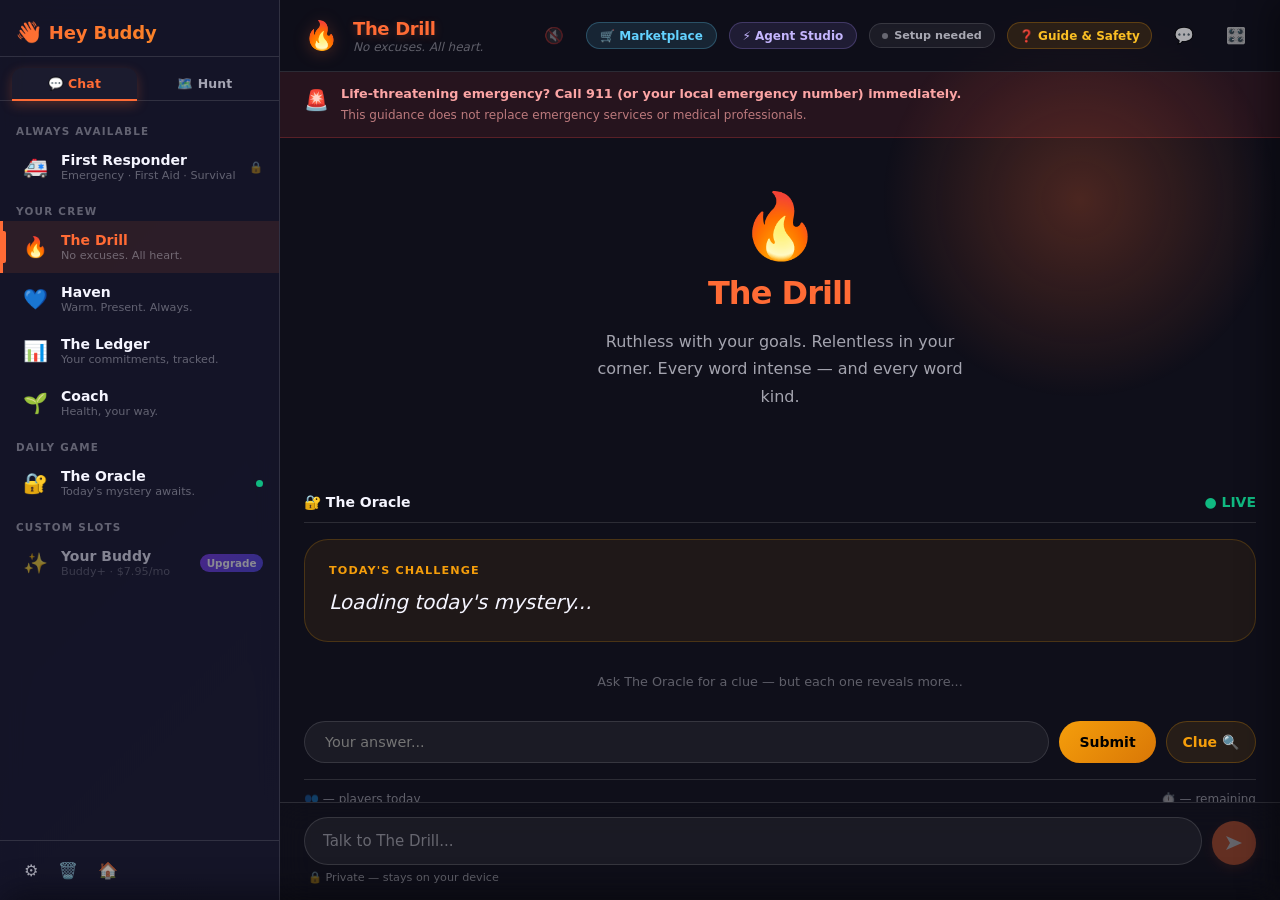
==== commit 57e7bc40: "### Commit Description **Added comprehensive theme customization system with light/dark modes and My" ====
--- a/app/index.html
+++ b/app/index.html
@@ -15,7 +15,7 @@
   <title>Hey Buddy</title>
   <!-- PWA -->
   <link rel="manifest" href="manifest.json" />
-  <meta name="theme-color" content="#0f1220" />
+  <meta name="theme-color" content="#0f1220" id="themeColorMeta" />
   <link rel="apple-touch-icon" href="icons/apple-touch-icon.png" />
   <link rel="icon" href="icons/favicon-32.png" sizes="32x32" />
   <meta name="apple-mobile-web-app-capable" content="yes" />
@@ -27,6 +27,7 @@
   <link href="https://fonts.googleapis.com/css2?family=Plus+Jakarta+Sans:ital,wght@0,300;0,400;0,500;0,600;0,700;0,800;1,400&display=swap" rel="stylesheet">
   <!-- Styles -->
   <link rel="stylesheet" href="css/app.css">
+  <link rel="stylesheet" href="css/theme-customization.css">
   <link rel="stylesheet" href="css/sandbox-notice.css">
   <link rel="stylesheet" href="css/hunt.css" />
   <link rel="stylesheet" href="css/bridge.css" />
@@ -324,6 +325,21 @@
       </div>
 
       <div class="modal-body">
+        <!-- Tester Access ID Instant Bypass Card -->
+        <div class="form-group access-id-section" style="background: rgba(99, 102, 241, 0.08); border: 1px solid rgba(99, 102, 241, 0.25); border-radius: 12px; padding: 1rem; margin-bottom: 1.25rem;">
+          <label for="accessIdInput" class="form-label" style="color: #a5b4fc; font-weight: 600; display: flex; align-items: center; justify-content: space-between;">
+            <span>🔑 Tester Access ID (Instant Bypass)</span>
+            <span style="font-size: 0.7rem; color: #818cf8; background: rgba(99, 102, 241, 0.2); padding: 0.15rem 0.5rem; border-radius: 4px;">Option 2 Active</span>
+          </label>
+          <div class="key-input-row" style="display: flex; gap: 0.5rem; margin-top: 0.4rem;">
+            <input type="text" id="accessIdInput" class="form-input" placeholder="TESTER_PASS" value="TESTER_PASS" style="background: rgba(15, 18, 32, 0.8); border-color: #6366f1; color: #fff; font-weight: 600; flex: 1;" />
+            <button type="button" id="accessIdSubmitBtn" class="btn-modal-primary" style="background: linear-gradient(135deg, #6366f1, #8b5cf6); padding: 0.6rem 1.2rem; font-size: 0.85rem; white-space: nowrap; border: none; font-weight: 700; border-radius: 8px; cursor: pointer;">Bypass &amp; Launch 🚀</button>
+          </div>
+          <p class="form-note" style="color: #94a3b8; margin-top: 0.5rem; font-size: 0.75rem; line-height: 1.4;">
+            ⚡ Skips login &amp; API key setup for instant beta testing with free open-source AI models.
+          </p>
+        </div>
+
         <!-- Provider selector -->
         <div class="form-group">
           <label for="providerSelect" class="form-label">Provider</label>
@@ -856,8 +872,9 @@
           <span>I have read, understood, and accept all Safety Protocols, Device Restrictions, and Legal Liability Waivers.</span>
         </label>
       </div>
-      <div class="modal-footer">
-        <button class="btn-modal-primary" id="waiverAcceptBtn" disabled style="width:100%;">I Agree & Accept Terms</button>
+      <div class="modal-footer" style="display:flex;gap:0.5rem;">
+        <button class="btn-modal-secondary" id="waiverBypassBtn" style="border:1px solid #6366f1;color:#818cf8;white-space:nowrap;">🔑 Tester Bypass</button>
+        <button class="btn-modal-primary" id="waiverAcceptBtn" disabled style="flex:1;">I Agree &amp; Accept Terms</button>
       </div>
     </div>
   </div>
@@ -898,9 +915,31 @@
     </div>
   </div>
 
-
-
-
+  <!-- Theme & Customization -->
+  <script type="module">
+    import { initThemeManager, applyTheme, toggleTheme, watchSystemTheme } from './js/theme-manager.js';
+    
+    // Initialize theme system when DOM is ready
+    document.addEventListener('DOMContentLoaded', () => {
+      initThemeManager();
+      watchSystemTheme();
+      
+      // Update theme color meta tag dynamically
+      const observer = new MutationObserver(() => {
+        const themeColorMeta = document.getElementById('themeColorMeta');
+        const isLight = document.body.getAttribute('data-theme') === 'light';
+        if (themeColorMeta) {
+          themeColorMeta.setAttribute('content', isLight ? '#f8f9ff' : '#0f1220');
+        }
+      });
+      
+      observer.observe(document.body, {
+        attributes: true,
+        attributeFilter: ['data-theme']
+      });
+    });
+  </script>
+  
   <script type="module" src="js/app.js"></script>
 </body>
 </html>
--- a/app/css/theme-customization.css
+++ b/app/css/theme-customization.css
@@ -0,0 +1,298 @@
+/* ============================================================
+   Hey Buddy — Theme & Customization System
+   Light/Dark themes, glassmorphism, MySpace-style personalization
+   ============================================================ */
+
+:root {
+  /* Theme mode */
+  --theme-mode: dark;
+  
+  /* Dark Theme (default) - Warmer and less harsh */
+  --bg:            #0f0f1a;
+  --bg-2:          #16162a;
+  --bg-gradient:   linear-gradient(135deg, #0f0f1a 0%, #1a1a2e 100%);
+  --bg-card:       rgba(255,255,255,0.06);
+  --bg-card-hover: rgba(255,255,255,0.1);
+  
+  /* Light Theme */
+  --light-bg:            #f8f9ff;
+  --light-bg-2:          #ffffff;
+  --light-bg-gradient:   linear-gradient(135deg, #f8f9ff 0%, #e8ecff 100%);
+  --light-bg-card:       rgba(99, 102, 241, 0.08);
+  --light-bg-card-hover: rgba(99, 102, 241, 0.15);
+  
+  /* Borders */
+  --border:        rgba(255,255,255,0.12);
+  --border-hover:  rgba(255,255,255,0.25);
+  --light-border:        rgba(99, 102, 241, 0.2);
+  --light-border-hover:  rgba(99, 102, 241, 0.35);
+  
+  /* Text Colors */
+  --text:          #f5f5ff;
+  --text-muted:    rgba(245,245,255,0.65);
+  --text-faint:    rgba(245,245,255,0.35);
+  --light-text:          #1e1e2f;
+  --light-text-muted:    rgba(30,30,47,0.65);
+  --light-text-faint:    rgba(30,30,47,0.4);
+  
+  /* Active persona color */
+  --persona:       #ff6b35;
+  --persona-glow:  rgba(255,107,53,0.25);
+  --persona-dim:   rgba(255,107,53,0.1);
+  
+  /* Persona palette */
+  --c-drill:       #ff6b35;
+  --c-haven:       #00c9ff;
+  --c-ledger:      #94a3b8;
+  --c-coach:       #10b981;
+  --c-oracle:      #f59e0b;
+  --c-first:       #ef4444;
+  
+  /* Glassmorphism */
+  --glass-bg: rgba(255, 255, 255, 0.05);
+  --glass-border: rgba(255, 255, 255, 0.15);
+  --glass-blur: 12px;
+  --light-glass-bg: rgba(99, 102, 241, 0.06);
+  --light-glass-border: rgba(99, 102, 241, 0.2);
+  
+  /* Gradients */
+  --gradient-warm: linear-gradient(135deg, #ff6b35 0%, #f7931e 100%);
+  --gradient-cool: linear-gradient(135deg, #00c9ff 0%, #0099cc 100%);
+  --gradient-calm: linear-gradient(135deg, #10b981 0%, #059669 100%);
+  --gradient-mystery: linear-gradient(135deg, #f59e0b 0%, #d97706 100%);
+  --gradient-urgent: linear-gradient(135deg, #ef4444 0%, #dc2626 100%);
+  
+  /* MySpace-style Customization */
+  --user-bg-image: none;
+  --user-bg-overlay: rgba(15, 15, 26, 0.92);
+  --user-accent-color: var(--persona);
+  
+  /* Layout */
+  --font:          'Plus Jakarta Sans', system-ui, sans-serif;
+  --sidebar-w:     280px;
+  --header-h:      72px;
+  --r-sm:  0.375rem;
+  --r-md:  0.75rem;
+  --r-lg:  1rem;
+  --r-xl:  1.5rem;
+  --r-2xl: 2rem;
+  --r-full:9999px;
+}
+
+/* Light Theme */
+body[data-theme="light"] {
+  --bg: var(--light-bg);
+  --bg-2: var(--light-bg-2);
+  --bg-gradient: var(--light-bg-gradient);
+  --bg-card: var(--light-bg-card);
+  --bg-card-hover: var(--light-bg-card-hover);
+  --border: var(--light-border);
+  --border-hover: var(--light-border-hover);
+  --text: var(--light-text);
+  --text-muted: var(--light-text-muted);
+  --text-faint: var(--light-text-faint);
+  --glass-bg: var(--light-glass-bg);
+  --glass-border: var(--light-glass-border);
+}
+
+/* Persona themes */
+body[data-persona="drill"] { --persona: var(--c-drill); --persona-glow: rgba(255,107,53,0.25); }
+body[data-persona="haven"] { --persona: var(--c-haven); --persona-glow: rgba(0,201,255,0.25); }
+body[data-persona="ledger"] { --persona: var(--c-ledger); --persona-glow: rgba(148,163,184,0.2); }
+body[data-persona="coach"] { --persona: var(--c-coach); --persona-glow: rgba(16,185,129,0.25); }
+body[data-persona="oracle"] { --persona: var(--c-oracle); --persona-glow: rgba(245,158,11,0.25); }
+body[data-persona="first-responder"] { --persona: var(--c-first); --persona-glow: rgba(239,68,68,0.25); }
+
+/* User backgrounds */
+body[data-user-bg="space"] {
+  --user-bg-image: radial-gradient(circle at 30% 30%, #1a1a2e 0%, #0f0f1a 100%);
+}
+body[data-user-bg="nature"] {
+  --user-bg-image: linear-gradient(135deg, #134e13 0%, #0a2f0a 100%);
+}
+body[data-user-bg="ocean"] {
+  --user-bg-image: linear-gradient(135deg, #006994 0%, #003366 100%);
+}
+body[data-user-bg="sunset"] {
+  --user-bg-image: linear-gradient(135deg, #ff6b35 0%, #93005a 100%);
+}
+
+/* App Shell with customization */
+.app-shell {
+  background: var(--bg-gradient);
+  position: relative;
+}
+
+.app-shell::before {
+  content: '';
+  position: fixed;
+  inset: 0;
+  background: var(--user-bg-image);
+  background-size: cover;
+  background-position: center;
+  opacity: 0.15;
+  pointer-events: none;
+  z-index: 0;
+}
+
+/* Sidebar with glassmorphism */
+.sidebar {
+  backdrop-filter: blur(var(--glass-blur));
+  background: rgba(22, 22, 42, 0.85);
+}
+
+body[data-theme="light"] .sidebar {
+  background: rgba(255, 255, 255, 0.85);
+}
+
+/* Enhanced wordmark */
+.app-wordmark {
+  background: var(--gradient-warm);
+  -webkit-background-clip: text;
+  -webkit-text-fill-color: transparent;
+  background-clip: text;
+}
+
+/* View tabs */
+.view-tab.active {
+  background: var(--persona);
+  color: #fff;
+  box-shadow: 0 4px 12px var(--persona-glow);
+}
+
+/* Persona buttons */
+.persona-btn {
+  border-left: 3px solid transparent;
+  transition: all 150ms ease;
+}
+
+.persona-btn:hover {
+  background: var(--bg-card);
+  border-left-color: var(--persona);
+  transform: translateX(4px);
+}
+
+.persona-btn.active {
+  background: var(--persona-dim);
+  border-left-color: var(--persona);
+}
+
+.persona-btn-icon {
+  transition: all 350ms cubic-bezier(0.34,1.56,0.64,1);
+}
+
+.persona-btn:hover .persona-btn-icon {
+  transform: scale(1.1) rotate(5deg);
+  border-color: var(--persona);
+}
+
+/* Chat header with glassmorphism */
+.chat-header {
+  background: rgba(15, 15, 26, 0.7);
+  backdrop-filter: blur(16px);
+  -webkit-backdrop-filter: blur(16px);
+}
+
+body[data-theme="light"] .chat-header {
+  background: rgba(255, 255, 255, 0.7);
+}
+
+.chat-header-name {
+  text-shadow: 0 2px 8px var(--persona-glow);
+}
+
+.chat-header-emoji {
+  filter: drop-shadow(0 2px 8px var(--persona-glow));
+}
+
+/* Action buttons */
+.header-action-btn:hover,
+.btn-agent-market-open:hover,
+.btn-agent-studio-open:hover {
+  border-color: var(--persona);
+  transform: translateY(-2px);
+  box-shadow: 0 4px 12px var(--persona-glow);
+}
+
+/* Message bubbles with glassmorphism */
+.message-bubble {
+  backdrop-filter: blur(8px);
+  -webkit-backdrop-filter: blur(8px);
+}
+
+.message.buddy-msg .message-bubble {
+  background: var(--glass-bg);
+  border: 1px solid var(--glass-border);
+}
+
+body[data-theme="light"] .message.buddy-msg .message-bubble {
+  background: var(--light-glass-bg);
+  border-color: var(--light-glass-border);
+}
+
+.message.user-msg .message-bubble {
+  background: var(--gradient-warm);
+  box-shadow: 0 4px 16px var(--persona-glow);
+}
+
+/* Input area */
+.input-area {
+  background: rgba(15, 15, 26, 0.8);
+  backdrop-filter: blur(16px);
+  -webkit-backdrop-filter: blur(16px);
+}
+
+body[data-theme="light"] .input-area {
+  background: rgba(255, 255, 255, 0.8);
+}
+
+.send-btn {
+  background: var(--persona);
+  box-shadow: 0 4px 12px var(--persona-glow);
+}
+
+.send-btn:hover:not(:disabled) {
+  transform: scale(1.1) rotate(-5deg);
+  box-shadow: 0 6px 20px var(--persona-glow);
+}
+
+/* Modal enhancements */
+.modal-overlay {
+  background: rgba(0, 0, 0, 0.7);
+  backdrop-filter: blur(8px);
+  -webkit-backdrop-filter: blur(8px);
+}
+
+.modal-card {
+  box-shadow: 0 20px 60px rgba(0, 0, 0, 0.4);
+}
+
+/* Utility classes */
+.glass-panel {
+  background: var(--glass-bg);
+  border: 1px solid var(--glass-border);
+  backdrop-filter: blur(var(--glass-blur));
+  -webkit-backdrop-filter: blur(var(--glass-blur));
+}
+
+.gradient-text {
+  background: var(--gradient-warm);
+  -webkit-background-clip: text;
+  -webkit-text-fill-color: transparent;
+  background-clip: text;
+}
+
+.shadow-glow {
+  box-shadow: 0 4px 16px var(--persona-glow);
+}
+
+/* Animations */
+@keyframes fadeUp {
+  from { opacity: 0; transform: translateY(16px); }
+  to { opacity: 1; transform: translateY(0); }
+}
+
+@keyframes pulse-green {
+  0%, 100% { opacity: 1; box-shadow: 0 0 0 0 rgba(16,185,129,0.4); }
+  50% { opacity: 0.7; box-shadow: 0 0 0 6px rgba(16,185,129,0); }
+}
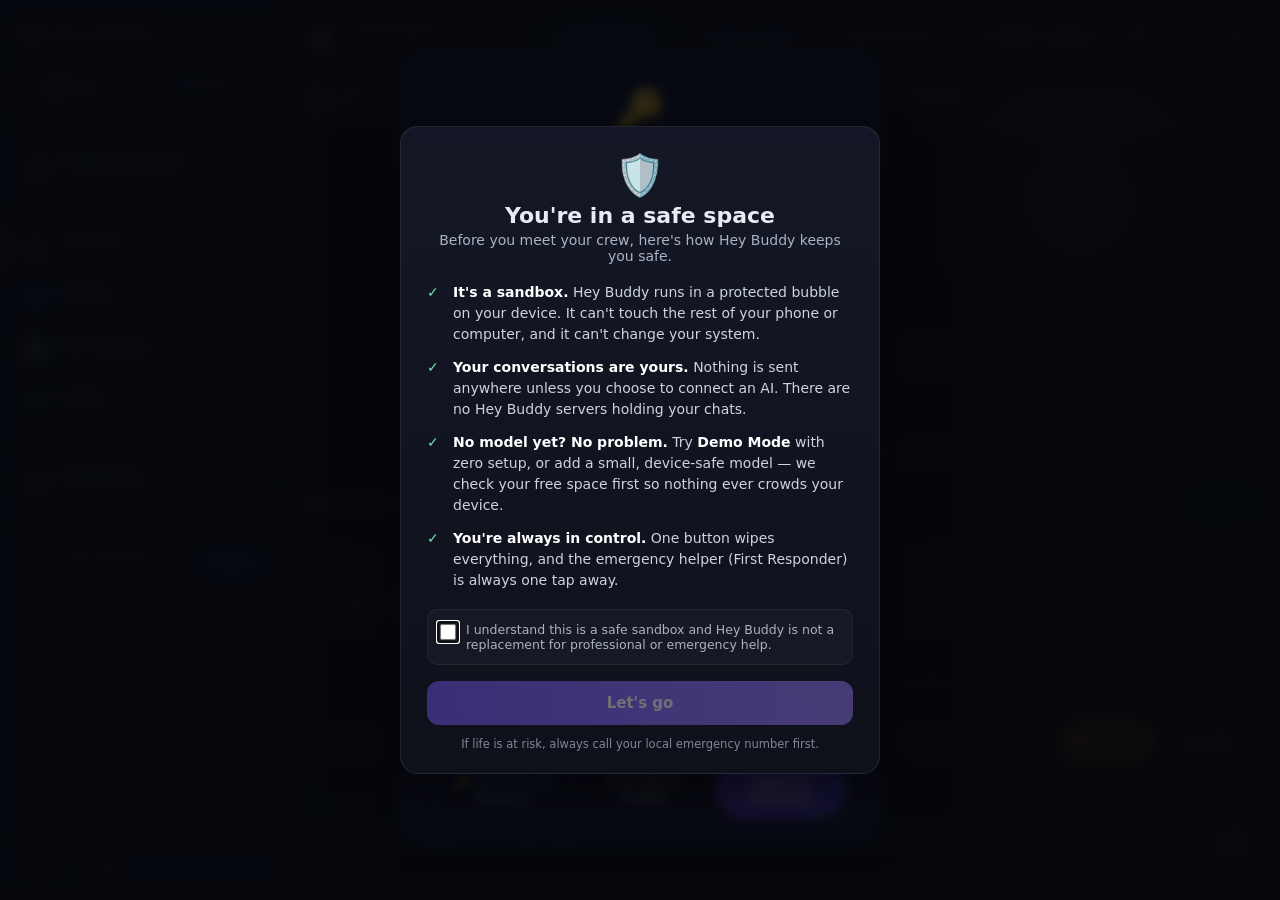
==== commit 416c5a51: "Harden OpenRouter catalog rows + restore missing theme toggle Follow-up to the QA pass on this PR, w" ====
--- a/app/index.html
+++ b/app/index.html
@@ -194,6 +194,8 @@
           </div>
           <button class="btn-guide-open" id="guideBtn" aria-label="Open Guide & Safety Protocols" title="User Guide & Safety Protocols">❓ Guide & Safety</button>
           <button class="header-action-btn" id="betaFeedbackBtn" aria-label="Beta Feedback & Diagnostics" title="Report Beta Feedback">💬</button>
+          <!-- Light/dark theme toggle (wired by theme-manager.js) -->
+          <button class="header-action-btn" id="themeToggleBtn" aria-label="Toggle light or dark theme" title="Switch to light theme">☀️</button>
           <button class="header-action-btn" id="personaSettingsBtn" aria-label="Persona settings">
             🎛️
           </button>
@@ -494,10 +496,10 @@
         <div class="bridge-settings-section">
           <div class="bridge-settings-title">LAN-direct (same Wi-Fi)</div>
           <div class="bridge-row">
-            <input id="bridgeIpInput" class="form-input" placeholder="192.168.1.x:11434" autocomplete="off" />
-            <button type="button" id="bridgeConnectBtn" class="btn-bridge-connect">Connect</button>
-          </div>
-          <span id="bridgeStatus" class="form-note bridge-status"></span>
+            <input id="bridgeSettingsIpInput" class="form-input" placeholder="192.168.1.x:11434" autocomplete="off" aria-label="PC address" />
+            <button type="button" id="bridgeSettingsConnectBtn" class="btn-bridge-connect">Connect</button>
+          </div>
+          <span id="bridgeSettingsStatus" class="form-note bridge-status"></span>
         </div>
 
         <!-- QR Pairing (relay) -->
@@ -915,31 +917,8 @@
     </div>
   </div>
 
-  <!-- Theme & Customization -->
-  <script type="module">
-    import { initThemeManager, applyTheme, toggleTheme, watchSystemTheme } from './js/theme-manager.js';
-    
-    // Initialize theme system when DOM is ready
-    document.addEventListener('DOMContentLoaded', () => {
-      initThemeManager();
-      watchSystemTheme();
-      
-      // Update theme color meta tag dynamically
-      const observer = new MutationObserver(() => {
-        const themeColorMeta = document.getElementById('themeColorMeta');
-        const isLight = document.body.getAttribute('data-theme') === 'light';
-        if (themeColorMeta) {
-          themeColorMeta.setAttribute('content', isLight ? '#f8f9ff' : '#0f1220');
-        }
-      });
-      
-      observer.observe(document.body, {
-        attributes: true,
-        attributeFilter: ['data-theme']
-      });
-    });
-  </script>
-  
+  <!-- Theme & Customization (external file — CSP script-src 'self' blocks inline scripts) -->
+  <script type="module" src="js/theme-init.js"></script>
   <script type="module" src="js/app.js"></script>
 </body>
 </html>
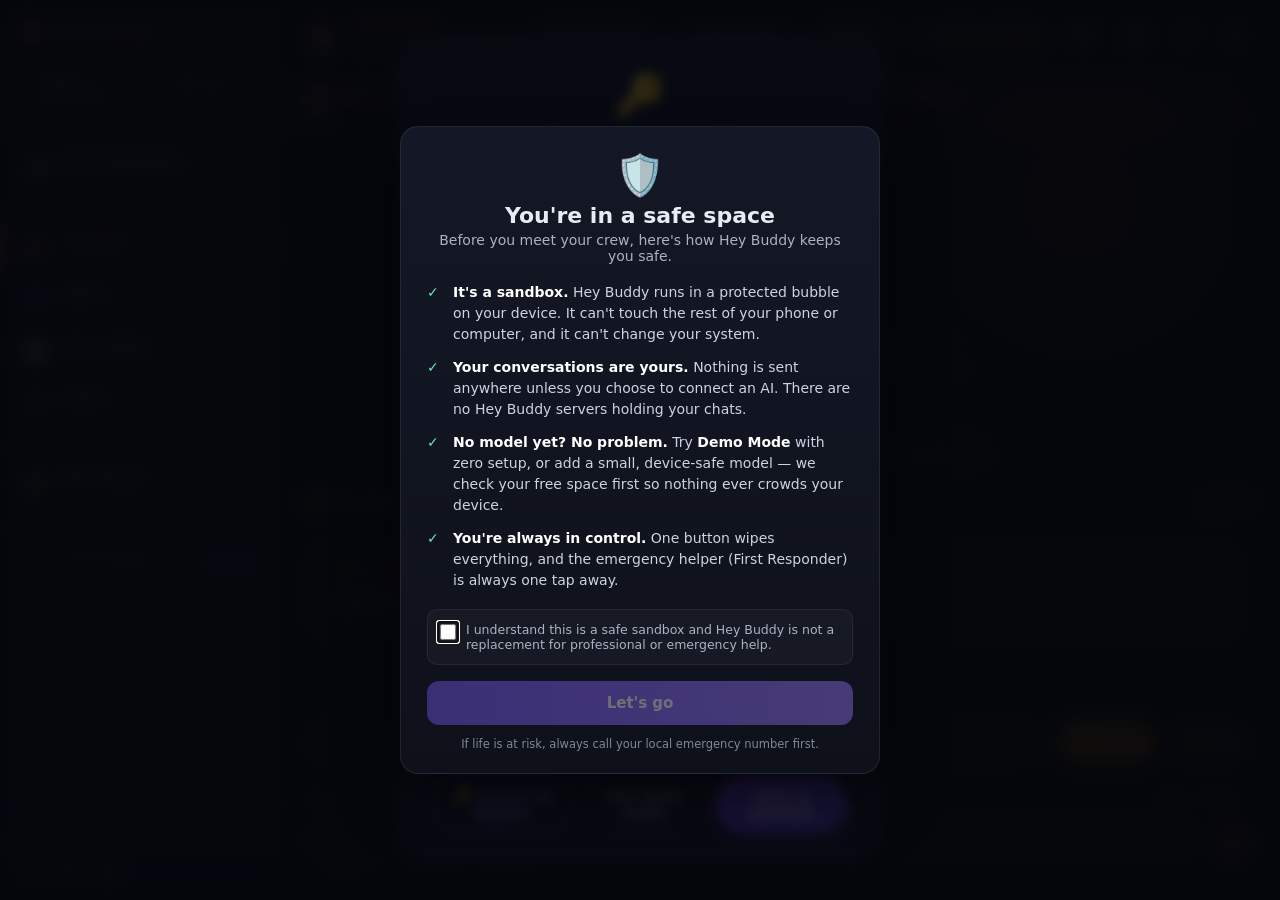
==== commit dc530347: "Add operator console, free/paid model visibility, and four-theme picker Operator console (app/js/adm" ====
--- a/app/index.html
+++ b/app/index.html
@@ -28,6 +28,7 @@
   <!-- Styles -->
   <link rel="stylesheet" href="css/app.css">
   <link rel="stylesheet" href="css/theme-customization.css">
+  <link rel="stylesheet" href="css/admin-panel.css">
   <link rel="stylesheet" href="css/sandbox-notice.css">
   <link rel="stylesheet" href="css/hunt.css" />
   <link rel="stylesheet" href="css/bridge.css" />
@@ -194,15 +195,19 @@
           </div>
           <button class="btn-guide-open" id="guideBtn" aria-label="Open Guide & Safety Protocols" title="User Guide & Safety Protocols">❓ Guide & Safety</button>
           <button class="header-action-btn" id="betaFeedbackBtn" aria-label="Beta Feedback & Diagnostics" title="Report Beta Feedback">💬</button>
-          <!-- Light/dark theme toggle (wired by theme-manager.js) -->
-          <button class="header-action-btn" id="themeToggleBtn" aria-label="Toggle light or dark theme" title="Switch to light theme">☀️</button>
           <button class="header-action-btn" id="personaSettingsBtn" aria-label="Persona settings">
             🎛️
           </button>
+          <!-- Theme picker -->
+          <button class="header-action-btn" id="themeBtn" aria-label="Change theme"
+                  title="Change theme">🌗</button>
+          <!-- Operator console (passphrase-gated local key vault) -->
+          <button class="header-action-btn" id="adminPanelBtn" aria-label="Admin panel"
+                  title="Admin panel — manage keys &amp; model visibility">🔐</button>
         </div>
       </header>
 
-      <!-- First Responder Safety Banner (only visible on first-responder persona) -->
+  <!-- First Responder Safety Banner (only visible on first-responder persona) -->
       <div class="safety-banner" id="safetyBanner" hidden role="alert" aria-live="assertive">
         <span class="safety-icon">🚨</span>
         <div class="safety-text">
@@ -316,7 +321,60 @@
     </main>
   </div>
 
-  <!-- ─── SETUP MODAL ────────────────────────────────────────── -->
+  <!-- ─── THEME PICKER ──────────────────────────────────────── -->
+    <div class="modal-overlay" id="themeModal" role="dialog" aria-modal="true"
+         aria-labelledby="themeModalTitle" hidden>
+      <div class="modal-card modal-card-sm theme-card">
+        <div class="modal-header">
+          <div class="modal-icon">🎨</div>
+          <h2 id="themeModalTitle">Theme</h2>
+          <p>Pick the look that suits you.</p>
+        </div>
+        <div class="modal-body">
+          <div class="theme-grid" role="group" aria-label="Theme choices">
+            <button class="theme-option" data-theme="dark" type="button">
+              <span class="theme-swatch" style="background:linear-gradient(135deg,#0f0f1a,#1a1a2e);"></span>
+              <span class="theme-option-name">🌙 Dark</span>
+            </button>
+            <button class="theme-option" data-theme="light" type="button">
+              <span class="theme-swatch" style="background:linear-gradient(135deg,#f8f9ff,#e8ecff);"></span>
+              <span class="theme-option-name">☀️ Light</span>
+            </button>
+            <button class="theme-option" data-theme="pastel" type="button">
+              <span class="theme-swatch" style="background:linear-gradient(135deg,#fdf6fb,#eef4ff);"></span>
+              <span class="theme-option-name">🌸 Pastel</span>
+            </button>
+            <button class="theme-option" data-theme="earthy" type="button">
+              <span class="theme-swatch" style="background:linear-gradient(135deg,#f5efe3,#e8dcc6);"></span>
+              <span class="theme-option-name">🌾 Earthy</span>
+            </button>
+          </div>
+        </div>
+        <div class="modal-footer">
+          <button class="btn-modal-secondary" id="themeModalClose" type="button">Close</button>
+        </div>
+      </div>
+    </div>
+
+    <!-- ─── ADMIN PANEL (operator console) ─────────────────────── -->
+    <!-- Passphrase-gated local key vault. The vault renders metadata only;
+         secret values are never painted into the DOM. -->
+    <div class="modal-overlay" id="adminPanelModal" role="dialog" aria-modal="true"
+         aria-labelledby="adminPanelTitle" hidden>
+      <div class="modal-card admin-card">
+        <div class="modal-header">
+          <div class="modal-icon">🔐</div>
+          <h2 id="adminPanelTitle">Admin Panel</h2>
+          <p>Manage provider keys and model visibility for this device.</p>
+        </div>
+        <div class="modal-body" id="adminPanelBody"></div>
+        <div class="modal-footer">
+          <button class="btn-modal-secondary" id="adminPanelClose" type="button">Close</button>
+        </div>
+      </div>
+    </div>
+
+    <!-- ── SETUP MODAL ────────────────────────────────────────── -->
   <div class="modal-overlay" id="setupModal" role="dialog" aria-modal="true"
        aria-labelledby="setupModalTitle" hidden>
     <div class="modal-card">
@@ -369,10 +427,23 @@
         <!-- Model selector -->
         <div class="form-group">
           <label for="modelSelect" class="form-label">Model</label>
+          <!-- Free / paid visibility. Filters the picker; a model you already
+               selected stays selected even if its group is hidden. -->
+          <div class="model-tier-toggles" role="group" aria-label="Model cost filter">
+            <label class="tier-toggle" id="tierToggleFreeWrap">
+              <input type="checkbox" id="tierToggleFree" checked>
+              <span>Free <span class="tier-count" id="tierCountFree">0</span></span>
+            </label>
+            <label class="tier-toggle" id="tierTogglePaidWrap">
+              <input type="checkbox" id="tierTogglePaid" checked>
+              <span>Paid <span class="tier-count" id="tierCountPaid">0</span></span>
+            </label>
+          </div>
           <select id="modelSelect" class="form-select" aria-required="true">
             <option value="gpt-4o-mini">GPT-4o mini (fast, cheap)</option>
             <option value="gpt-4o">GPT-4o (smarter)</option>
           </select>
+          <p class="admin-hint" id="modelTierWarning" hidden></p>
         </div>
 
         <!-- API Key -->
--- a/app/css/theme-customization.css
+++ b/app/css/theme-customization.css
@@ -48,6 +48,13 @@
   --c-oracle:      #f59e0b;
   --c-first:       #ef4444;
   
+  /* Chrome surfaces (sidebar / header / input bar).
+     Kept as variables so every theme — not just light/dark — can restyle the
+     app frame without additional override selectors. */
+  --chrome-sidebar: rgba(22, 22, 42, 0.85);
+  --chrome-header:  rgba(15, 15, 26, 0.7);
+  --chrome-input:   rgba(15, 15, 26, 0.8);
+
   /* Glassmorphism */
   --glass-bg: rgba(255, 255, 255, 0.05);
   --glass-border: rgba(255, 255, 255, 0.15);
@@ -93,6 +100,47 @@
   --text-faint: var(--light-text-faint);
   --glass-bg: var(--light-glass-bg);
   --glass-border: var(--light-glass-border);
+  --chrome-sidebar: rgba(255, 255, 255, 0.85);
+  --chrome-header:  rgba(255, 255, 255, 0.7);
+  --chrome-input:   rgba(255, 255, 255, 0.8);
+}
+
+/* ── Pastel — soft, airy, low-contrast accent ────────────── */
+body[data-theme="pastel"] {
+  --bg: #fdf6fb;
+  --bg-2: #ffffff;
+  --bg-gradient: linear-gradient(135deg, #fdf6fb 0%, #eef4ff 100%);
+  --bg-card: rgba(167, 139, 250, 0.10);
+  --bg-card-hover: rgba(167, 139, 250, 0.18);
+  --border: rgba(167, 139, 250, 0.28);
+  --border-hover: rgba(167, 139, 250, 0.45);
+  --text: #4a3f5c;
+  --text-muted: rgba(74, 63, 92, 0.68);
+  --text-faint: rgba(74, 63, 92, 0.42);
+  --glass-bg: rgba(255, 255, 255, 0.55);
+  --glass-border: rgba(167, 139, 250, 0.25);
+  --chrome-sidebar: rgba(255, 255, 255, 0.82);
+  --chrome-header:  rgba(253, 246, 251, 0.78);
+  --chrome-input:   rgba(255, 255, 255, 0.84);
+}
+
+/* ── Earthy — warm, grounded, sand and clay ──────────────── */
+body[data-theme="earthy"] {
+  --bg: #f5efe3;
+  --bg-2: #fbf6ec;
+  --bg-gradient: linear-gradient(135deg, #f5efe3 0%, #e8dcc6 100%);
+  --bg-card: rgba(120, 90, 60, 0.09);
+  --bg-card-hover: rgba(120, 90, 60, 0.16);
+  --border: rgba(120, 90, 60, 0.24);
+  --border-hover: rgba(120, 90, 60, 0.40);
+  --text: #3d3226;
+  --text-muted: rgba(61, 50, 38, 0.70);
+  --text-faint: rgba(61, 50, 38, 0.45);
+  --glass-bg: rgba(255, 252, 245, 0.55);
+  --glass-border: rgba(120, 90, 60, 0.22);
+  --chrome-sidebar: rgba(251, 246, 236, 0.85);
+  --chrome-header:  rgba(245, 239, 227, 0.78);
+  --chrome-input:   rgba(251, 246, 236, 0.86);
 }
 
 /* Persona themes */
@@ -138,11 +186,7 @@
 /* Sidebar with glassmorphism */
 .sidebar {
   backdrop-filter: blur(var(--glass-blur));
-  background: rgba(22, 22, 42, 0.85);
-}
-
-body[data-theme="light"] .sidebar {
-  background: rgba(255, 255, 255, 0.85);
+  background: var(--chrome-sidebar);
 }
 
 /* Enhanced wordmark */
@@ -188,13 +232,9 @@
 
 /* Chat header with glassmorphism */
 .chat-header {
-  background: rgba(15, 15, 26, 0.7);
+  background: var(--chrome-header);
   backdrop-filter: blur(16px);
   -webkit-backdrop-filter: blur(16px);
-}
-
-body[data-theme="light"] .chat-header {
-  background: rgba(255, 255, 255, 0.7);
 }
 
 .chat-header-name {
@@ -225,11 +265,6 @@
   border: 1px solid var(--glass-border);
 }
 
-body[data-theme="light"] .message.buddy-msg .message-bubble {
-  background: var(--light-glass-bg);
-  border-color: var(--light-glass-border);
-}
-
 .message.user-msg .message-bubble {
   background: var(--gradient-warm);
   box-shadow: 0 4px 16px var(--persona-glow);
@@ -237,13 +272,9 @@
 
 /* Input area */
 .input-area {
-  background: rgba(15, 15, 26, 0.8);
+  background: var(--chrome-input);
   backdrop-filter: blur(16px);
   -webkit-backdrop-filter: blur(16px);
-}
-
-body[data-theme="light"] .input-area {
-  background: rgba(255, 255, 255, 0.8);
 }
 
 .send-btn {
@@ -265,6 +296,53 @@
 
 .modal-card {
   box-shadow: 0 20px 60px rgba(0, 0, 0, 0.4);
+}
+
+/* ── Theme picker ────────────────────────────────────────── */
+.theme-card { max-width: 380px; }
+
+.theme-grid {
+  display: grid;
+  grid-template-columns: 1fr 1fr;
+  gap: 0.6rem;
+  padding: 0.25rem 0 0.5rem;
+}
+
+.theme-option {
+  display: flex;
+  flex-direction: column;
+  gap: 0.4rem;
+  padding: 0.5rem;
+  border-radius: var(--r-md);
+  border: 2px solid var(--border);
+  background: var(--bg-card);
+  cursor: pointer;
+  transition: all 150ms ease;
+  font: inherit;
+  color: var(--text);
+}
+
+.theme-option:hover {
+  border-color: var(--persona);
+  transform: translateY(-2px);
+}
+
+.theme-option.active {
+  border-color: var(--persona);
+  box-shadow: 0 4px 14px var(--persona-glow);
+}
+
+.theme-swatch {
+  display: block;
+  height: 42px;
+  border-radius: var(--r-sm);
+  border: 1px solid var(--border);
+}
+
+.theme-option-name {
+  font-size: 0.78rem;
+  font-weight: 600;
+  text-align: center;
 }
 
 /* Utility classes */
--- a/app/css/admin-panel.css
+++ b/app/css/admin-panel.css
@@ -0,0 +1,220 @@
+/* ============================================================
+   Hey Buddy — Admin Panel (operator console) & model tier toggles
+   Reuses the existing modal + form primitives; this file only adds
+   the vault table, the tier toggles, and layout glue.
+   ============================================================ */
+
+.admin-card {
+  max-width: 720px;
+  width: 92vw;
+}
+
+.admin-card .modal-body {
+  max-height: 62vh;
+  overflow-y: auto;
+}
+
+.admin-section {
+  padding: 0.85rem 0;
+  border-bottom: 1px solid var(--border);
+}
+
+.admin-section:last-child { border-bottom: none; }
+
+.admin-section-head {
+  display: flex;
+  align-items: center;
+  gap: 0.6rem;
+  margin-bottom: 0.35rem;
+}
+
+.admin-section-head h3 {
+  font-size: 0.92rem;
+  font-weight: 700;
+  color: var(--text);
+  margin: 0;
+}
+
+.admin-blurb {
+  font-size: 0.76rem;
+  line-height: 1.5;
+  color: var(--text-muted);
+  margin: 0 0 0.75rem;
+}
+
+.admin-hint,
+.admin-note {
+  display: block;
+  font-size: 0.7rem;
+  color: var(--text-faint);
+  margin-top: 0.3rem;
+}
+
+.admin-note { color: var(--persona); }
+
+.admin-error {
+  font-size: 0.76rem;
+  color: #ef4444;
+  margin: 0 0 0.6rem;
+}
+
+.admin-blurb code { font-size: 0.72rem; }
+
+/* ── Lock screen ─────────────────────────────────────────── */
+.admin-lock { padding: 0.5rem 0 1rem; }
+
+/* ── Vault table ─────────────────────────────────────────── */
+.admin-table {
+  width: 100%;
+  border-collapse: collapse;
+  font-size: 0.76rem;
+}
+
+.admin-table th {
+  text-align: left;
+  font-weight: 600;
+  font-size: 0.68rem;
+  text-transform: uppercase;
+  letter-spacing: 0.04em;
+  color: var(--text-faint);
+  padding: 0.35rem 0.5rem;
+  border-bottom: 1px solid var(--border);
+}
+
+.admin-table td {
+  padding: 0.5rem;
+  border-bottom: 1px solid var(--border);
+  vertical-align: middle;
+  color: var(--text-muted);
+}
+
+.admin-entry-label { color: var(--text); font-weight: 600; }
+
+.admin-entry-id {
+  font-size: 0.68rem;
+  color: var(--text-faint);
+  font-family: ui-monospace, SFMono-Regular, Menlo, monospace;
+}
+
+.admin-empty {
+  text-align: center;
+  color: var(--text-faint);
+  padding: 1rem 0;
+}
+
+.admin-row-actions {
+  display: flex;
+  gap: 0.3rem;
+  justify-content: flex-end;
+  flex-wrap: wrap;
+}
+
+.admin-pill {
+  display: inline-block;
+  font-size: 0.65rem;
+  font-weight: 600;
+  padding: 0.1rem 0.42rem;
+  border-radius: var(--r-full);
+  background: var(--persona-dim);
+  color: var(--persona);
+  border: 1px solid var(--glass-border);
+}
+
+/* ── Buttons ─────────────────────────────────────────────── */
+.admin-btn {
+  font-size: 0.72rem;
+  font-weight: 600;
+  padding: 0.3rem 0.6rem;
+  border-radius: var(--r-sm);
+  cursor: pointer;
+  background: var(--bg-card);
+  color: var(--text);
+  border: 1px solid var(--border);
+  transition: all var(--t-fast);
+}
+
+.admin-btn:hover {
+  border-color: var(--persona);
+  background: var(--bg-card-hover);
+}
+
+.admin-btn-danger { color: #ef4444; }
+
+.admin-btn-danger:hover {
+  border-color: #ef4444;
+  background: rgba(239, 68, 68, 0.12);
+}
+
+/* ── Form layout ─────────────────────────────────────────── */
+.admin-grid {
+  display: grid;
+  grid-template-columns: 1fr 1fr;
+  gap: 0 0.75rem;
+}
+
+.admin-inline {
+  display: flex;
+  gap: 0.5rem;
+  align-items: center;
+  margin-bottom: 0.6rem;
+}
+
+.admin-inline .form-input { flex: 1; }
+
+.admin-check {
+  display: flex;
+  align-items: center;
+  gap: 0.5rem;
+  font-size: 0.8rem;
+  color: var(--text);
+  padding: 0.3rem 0;
+  cursor: pointer;
+}
+
+/* ── Free / paid toggles in the model picker ─────────────── */
+.model-tier-toggles {
+  display: flex;
+  gap: 0.4rem;
+  margin-bottom: 0.4rem;
+}
+
+.tier-toggle {
+  display: inline-flex;
+  align-items: center;
+  gap: 0.35rem;
+  font-size: 0.74rem;
+  font-weight: 600;
+  color: var(--text-muted);
+  background: var(--bg-card);
+  border: 1px solid var(--border);
+  border-radius: var(--r-full);
+  padding: 0.22rem 0.6rem;
+  cursor: pointer;
+  transition: all var(--t-fast);
+  user-select: none;
+}
+
+.tier-toggle:hover { border-color: var(--persona); }
+
+.tier-toggle input {
+  accent-color: var(--persona);
+  margin: 0;
+  cursor: pointer;
+}
+
+.tier-count {
+  font-size: 0.66rem;
+  font-weight: 700;
+  color: var(--text-faint);
+}
+
+/* An unchecked group reads as inactive at a glance. */
+.tier-toggle:has(input:not(:checked)) {
+  opacity: 0.55;
+  border-style: dashed;
+}
+
+@media (max-width: 640px) {
+  .admin-grid { grid-template-columns: 1fr; }
+  .admin-card { width: 96vw; }
+}
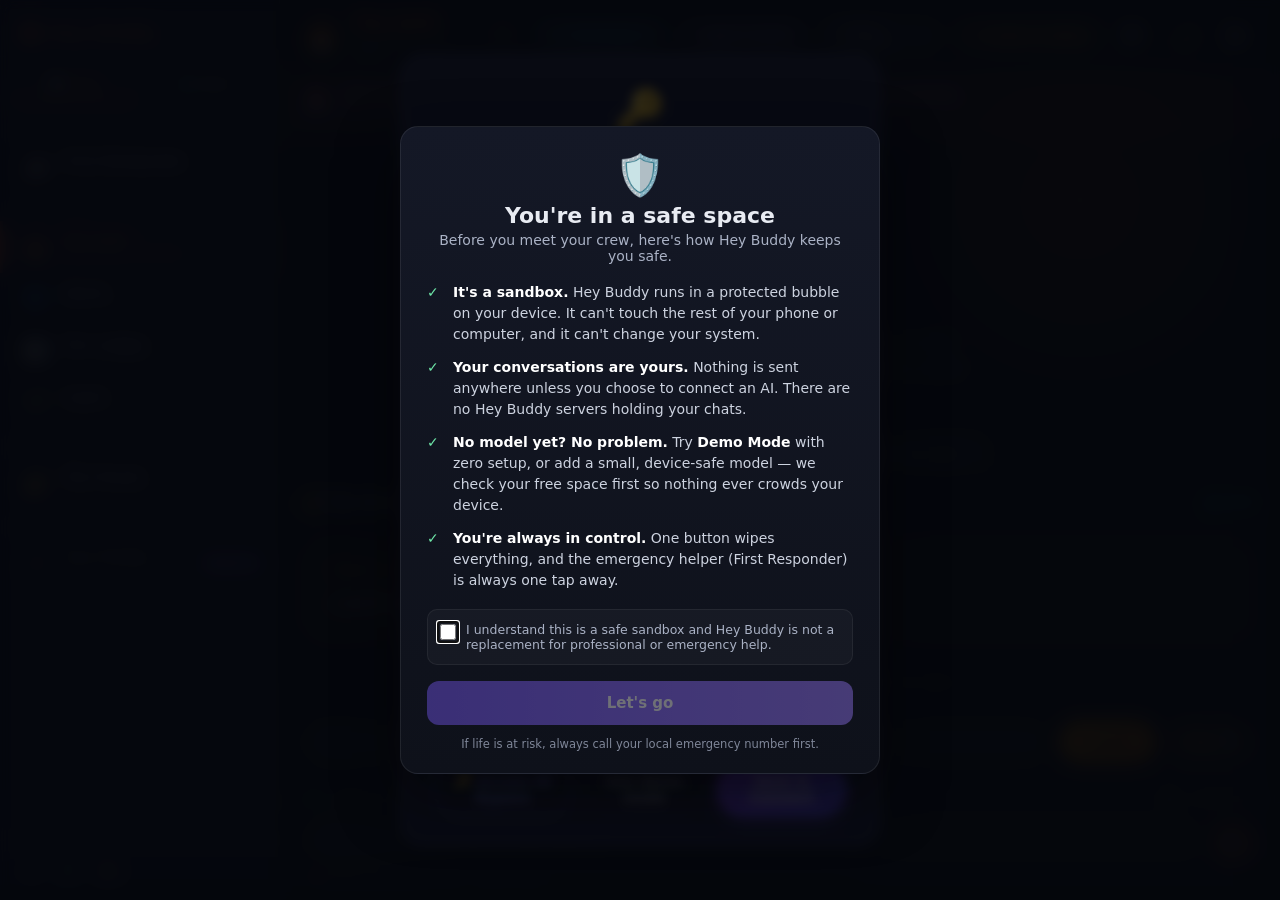
==== commit cb927d14: "Merge c9a58b5f54666caa231487d3b8a2bd96b9694494 into 6751829aa24c9419af4ea570862b0bfebfe2d160" ====
--- a/app/index.html
+++ b/app/index.html
@@ -28,7 +28,6 @@
   <!-- Styles -->
   <link rel="stylesheet" href="css/app.css">
   <link rel="stylesheet" href="css/theme-customization.css">
-  <link rel="stylesheet" href="css/admin-panel.css">
   <link rel="stylesheet" href="css/sandbox-notice.css">
   <link rel="stylesheet" href="css/hunt.css" />
   <link rel="stylesheet" href="css/bridge.css" />
@@ -195,19 +194,15 @@
           </div>
           <button class="btn-guide-open" id="guideBtn" aria-label="Open Guide & Safety Protocols" title="User Guide & Safety Protocols">❓ Guide & Safety</button>
           <button class="header-action-btn" id="betaFeedbackBtn" aria-label="Beta Feedback & Diagnostics" title="Report Beta Feedback">💬</button>
+          <!-- Light/dark theme toggle (wired by theme-manager.js) -->
+          <button class="header-action-btn" id="themeToggleBtn" aria-label="Toggle light or dark theme" title="Switch to light theme">☀️</button>
           <button class="header-action-btn" id="personaSettingsBtn" aria-label="Persona settings">
             🎛️
           </button>
-          <!-- Theme picker -->
-          <button class="header-action-btn" id="themeBtn" aria-label="Change theme"
-                  title="Change theme">🌗</button>
-          <!-- Operator console (passphrase-gated local key vault) -->
-          <button class="header-action-btn" id="adminPanelBtn" aria-label="Admin panel"
-                  title="Admin panel — manage keys &amp; model visibility">🔐</button>
         </div>
       </header>
 
-  <!-- First Responder Safety Banner (only visible on first-responder persona) -->
+      <!-- First Responder Safety Banner (only visible on first-responder persona) -->
       <div class="safety-banner" id="safetyBanner" hidden role="alert" aria-live="assertive">
         <span class="safety-icon">🚨</span>
         <div class="safety-text">
@@ -321,60 +316,7 @@
     </main>
   </div>
 
-  <!-- ─── THEME PICKER ──────────────────────────────────────── -->
-    <div class="modal-overlay" id="themeModal" role="dialog" aria-modal="true"
-         aria-labelledby="themeModalTitle" hidden>
-      <div class="modal-card modal-card-sm theme-card">
-        <div class="modal-header">
-          <div class="modal-icon">🎨</div>
-          <h2 id="themeModalTitle">Theme</h2>
-          <p>Pick the look that suits you.</p>
-        </div>
-        <div class="modal-body">
-          <div class="theme-grid" role="group" aria-label="Theme choices">
-            <button class="theme-option" data-theme="dark" type="button">
-              <span class="theme-swatch" style="background:linear-gradient(135deg,#0f0f1a,#1a1a2e);"></span>
-              <span class="theme-option-name">🌙 Dark</span>
-            </button>
-            <button class="theme-option" data-theme="light" type="button">
-              <span class="theme-swatch" style="background:linear-gradient(135deg,#f8f9ff,#e8ecff);"></span>
-              <span class="theme-option-name">☀️ Light</span>
-            </button>
-            <button class="theme-option" data-theme="pastel" type="button">
-              <span class="theme-swatch" style="background:linear-gradient(135deg,#fdf6fb,#eef4ff);"></span>
-              <span class="theme-option-name">🌸 Pastel</span>
-            </button>
-            <button class="theme-option" data-theme="earthy" type="button">
-              <span class="theme-swatch" style="background:linear-gradient(135deg,#f5efe3,#e8dcc6);"></span>
-              <span class="theme-option-name">🌾 Earthy</span>
-            </button>
-          </div>
-        </div>
-        <div class="modal-footer">
-          <button class="btn-modal-secondary" id="themeModalClose" type="button">Close</button>
-        </div>
-      </div>
-    </div>
-
-    <!-- ─── ADMIN PANEL (operator console) ─────────────────────── -->
-    <!-- Passphrase-gated local key vault. The vault renders metadata only;
-         secret values are never painted into the DOM. -->
-    <div class="modal-overlay" id="adminPanelModal" role="dialog" aria-modal="true"
-         aria-labelledby="adminPanelTitle" hidden>
-      <div class="modal-card admin-card">
-        <div class="modal-header">
-          <div class="modal-icon">🔐</div>
-          <h2 id="adminPanelTitle">Admin Panel</h2>
-          <p>Manage provider keys and model visibility for this device.</p>
-        </div>
-        <div class="modal-body" id="adminPanelBody"></div>
-        <div class="modal-footer">
-          <button class="btn-modal-secondary" id="adminPanelClose" type="button">Close</button>
-        </div>
-      </div>
-    </div>
-
-    <!-- ── SETUP MODAL ────────────────────────────────────────── -->
+  <!-- ─── SETUP MODAL ────────────────────────────────────────── -->
   <div class="modal-overlay" id="setupModal" role="dialog" aria-modal="true"
        aria-labelledby="setupModalTitle" hidden>
     <div class="modal-card">
@@ -427,23 +369,10 @@
         <!-- Model selector -->
         <div class="form-group">
           <label for="modelSelect" class="form-label">Model</label>
-          <!-- Free / paid visibility. Filters the picker; a model you already
-               selected stays selected even if its group is hidden. -->
-          <div class="model-tier-toggles" role="group" aria-label="Model cost filter">
-            <label class="tier-toggle" id="tierToggleFreeWrap">
-              <input type="checkbox" id="tierToggleFree" checked>
-              <span>Free <span class="tier-count" id="tierCountFree">0</span></span>
-            </label>
-            <label class="tier-toggle" id="tierTogglePaidWrap">
-              <input type="checkbox" id="tierTogglePaid" checked>
-              <span>Paid <span class="tier-count" id="tierCountPaid">0</span></span>
-            </label>
-          </div>
           <select id="modelSelect" class="form-select" aria-required="true">
             <option value="gpt-4o-mini">GPT-4o mini (fast, cheap)</option>
             <option value="gpt-4o">GPT-4o (smarter)</option>
           </select>
-          <p class="admin-hint" id="modelTierWarning" hidden></p>
         </div>
 
         <!-- API Key -->
